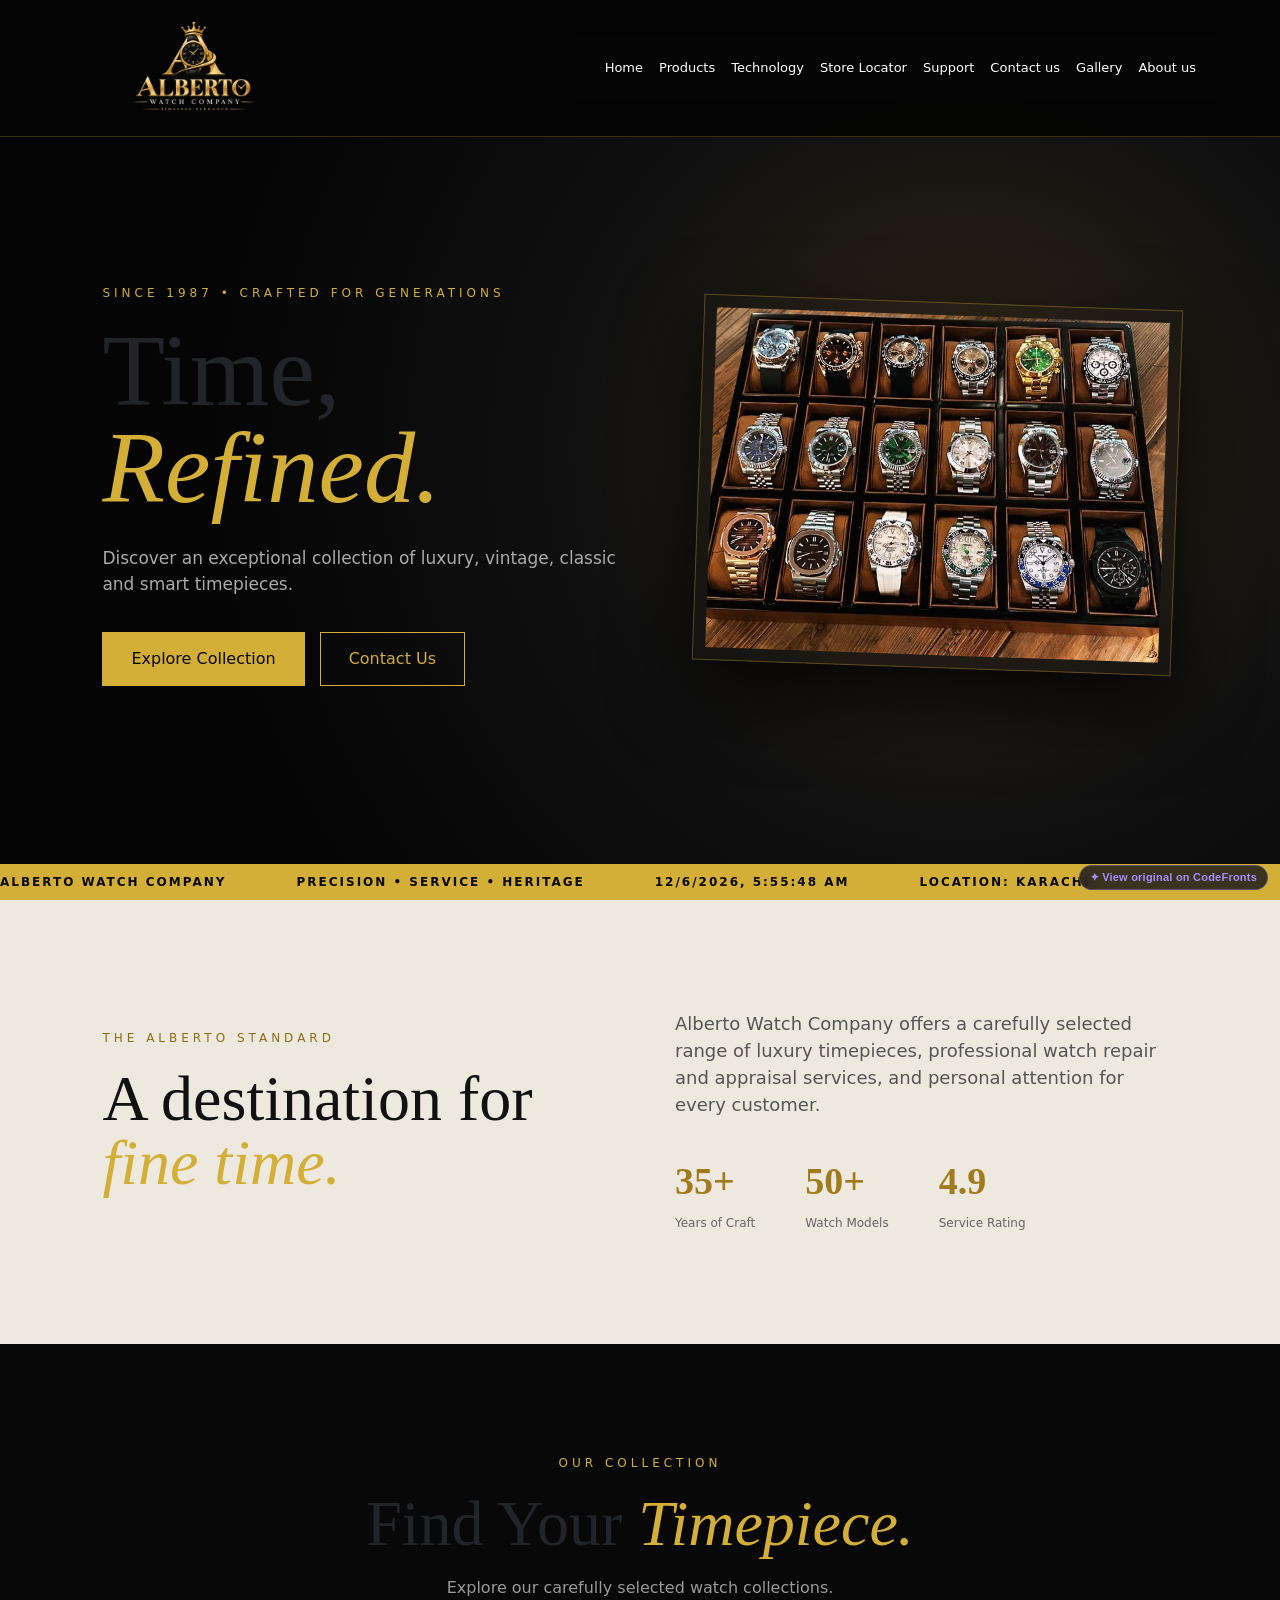
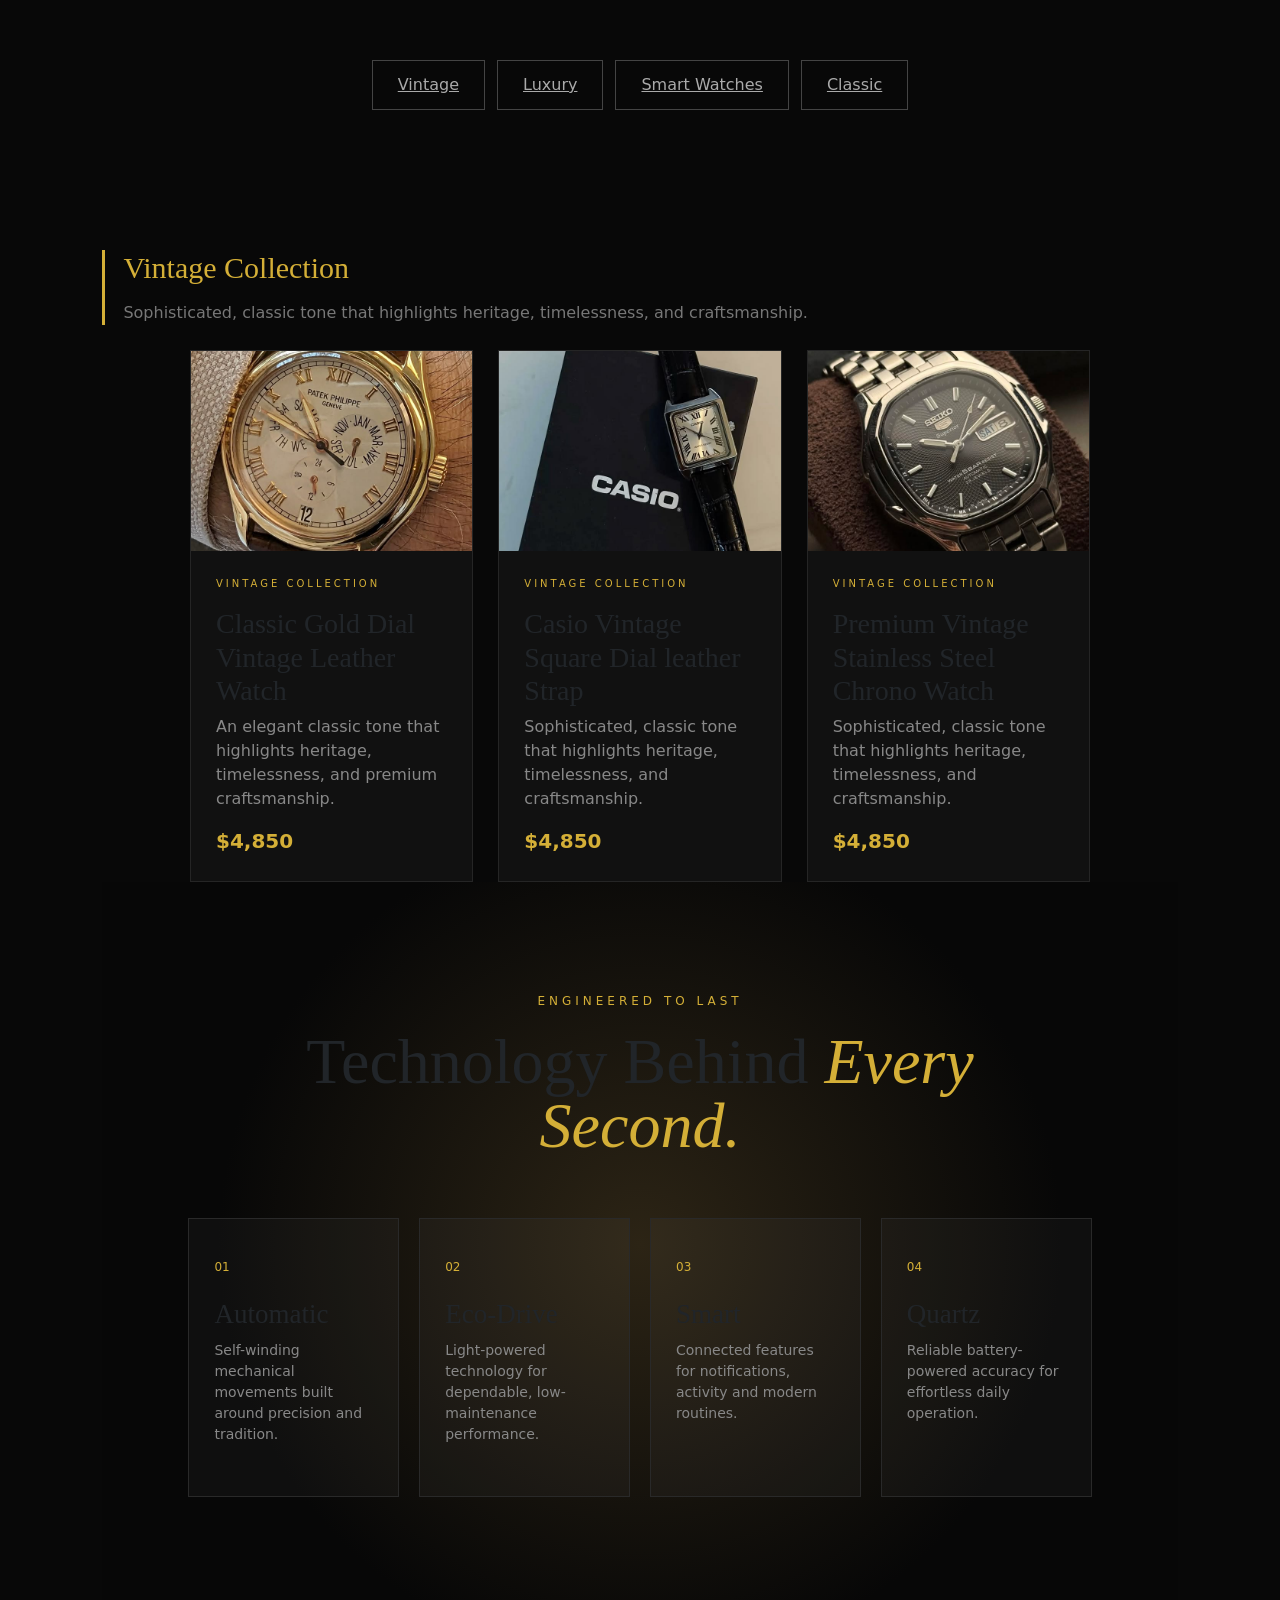
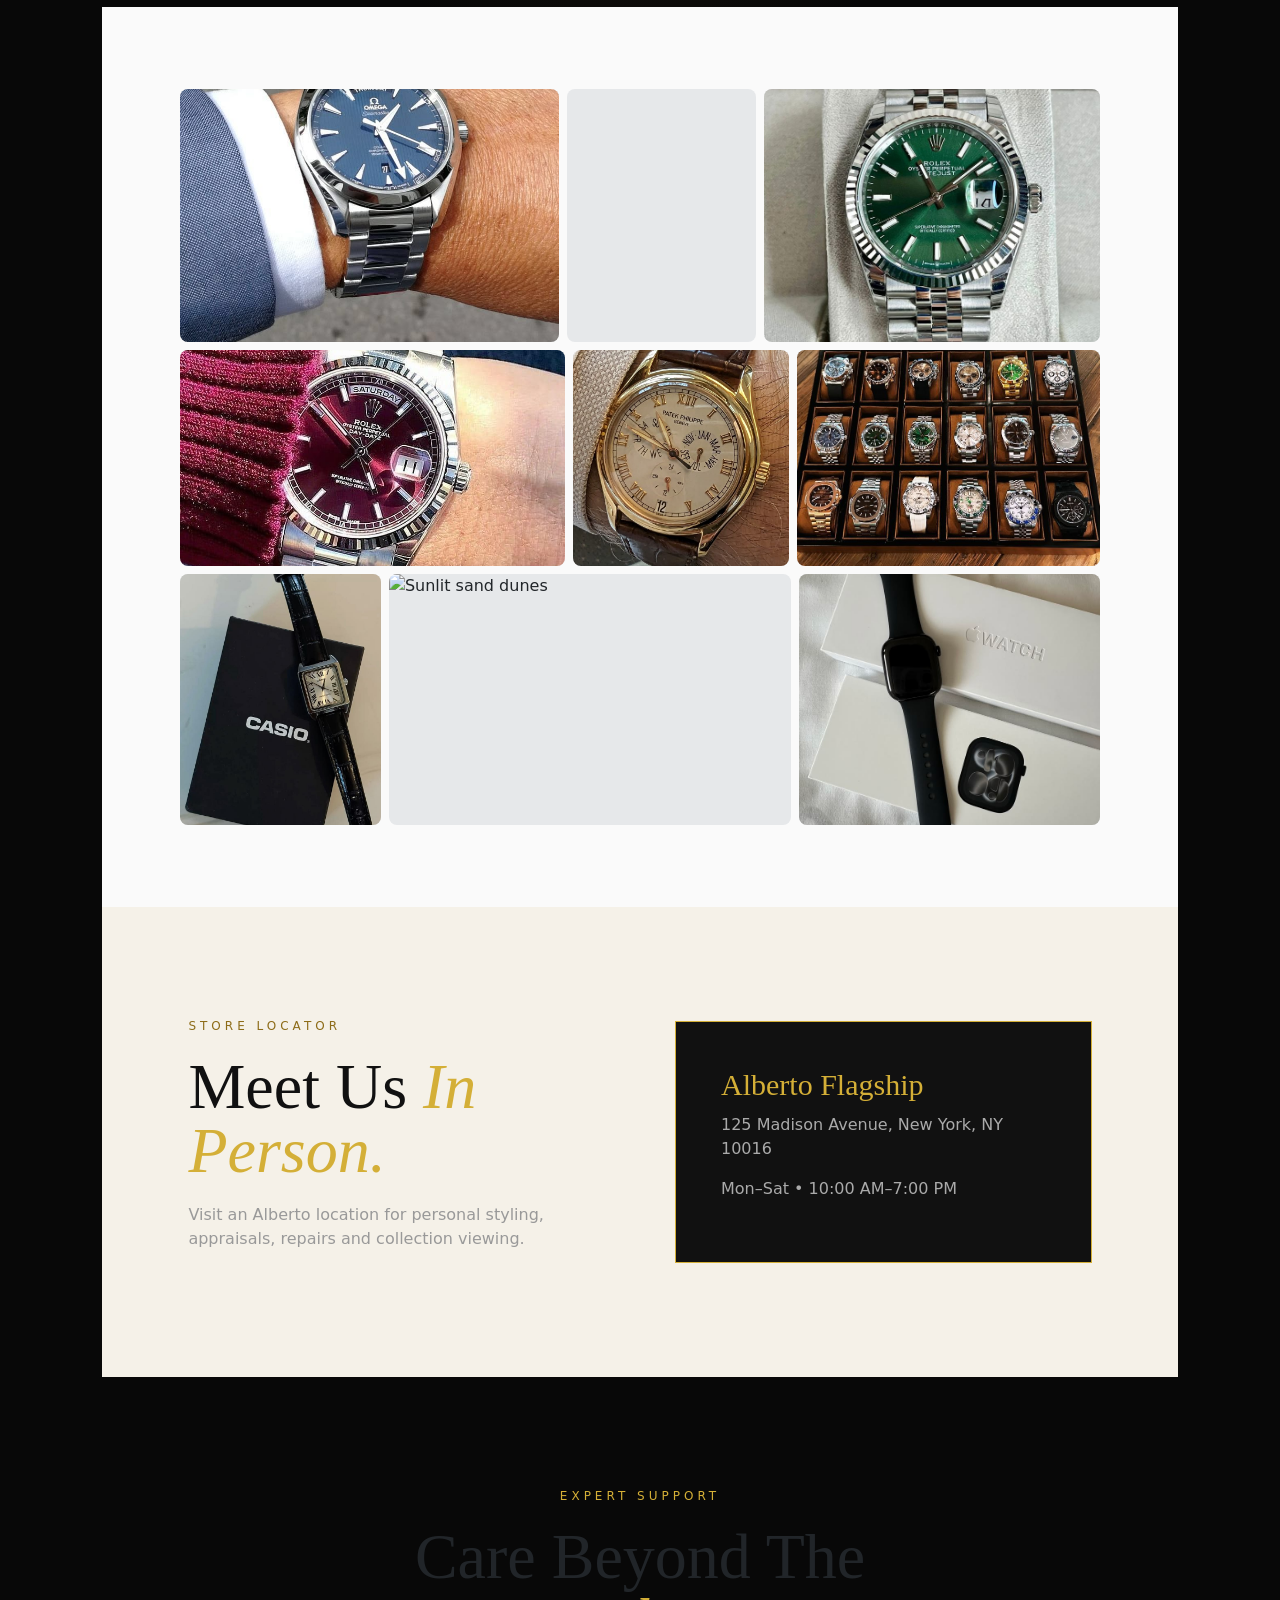
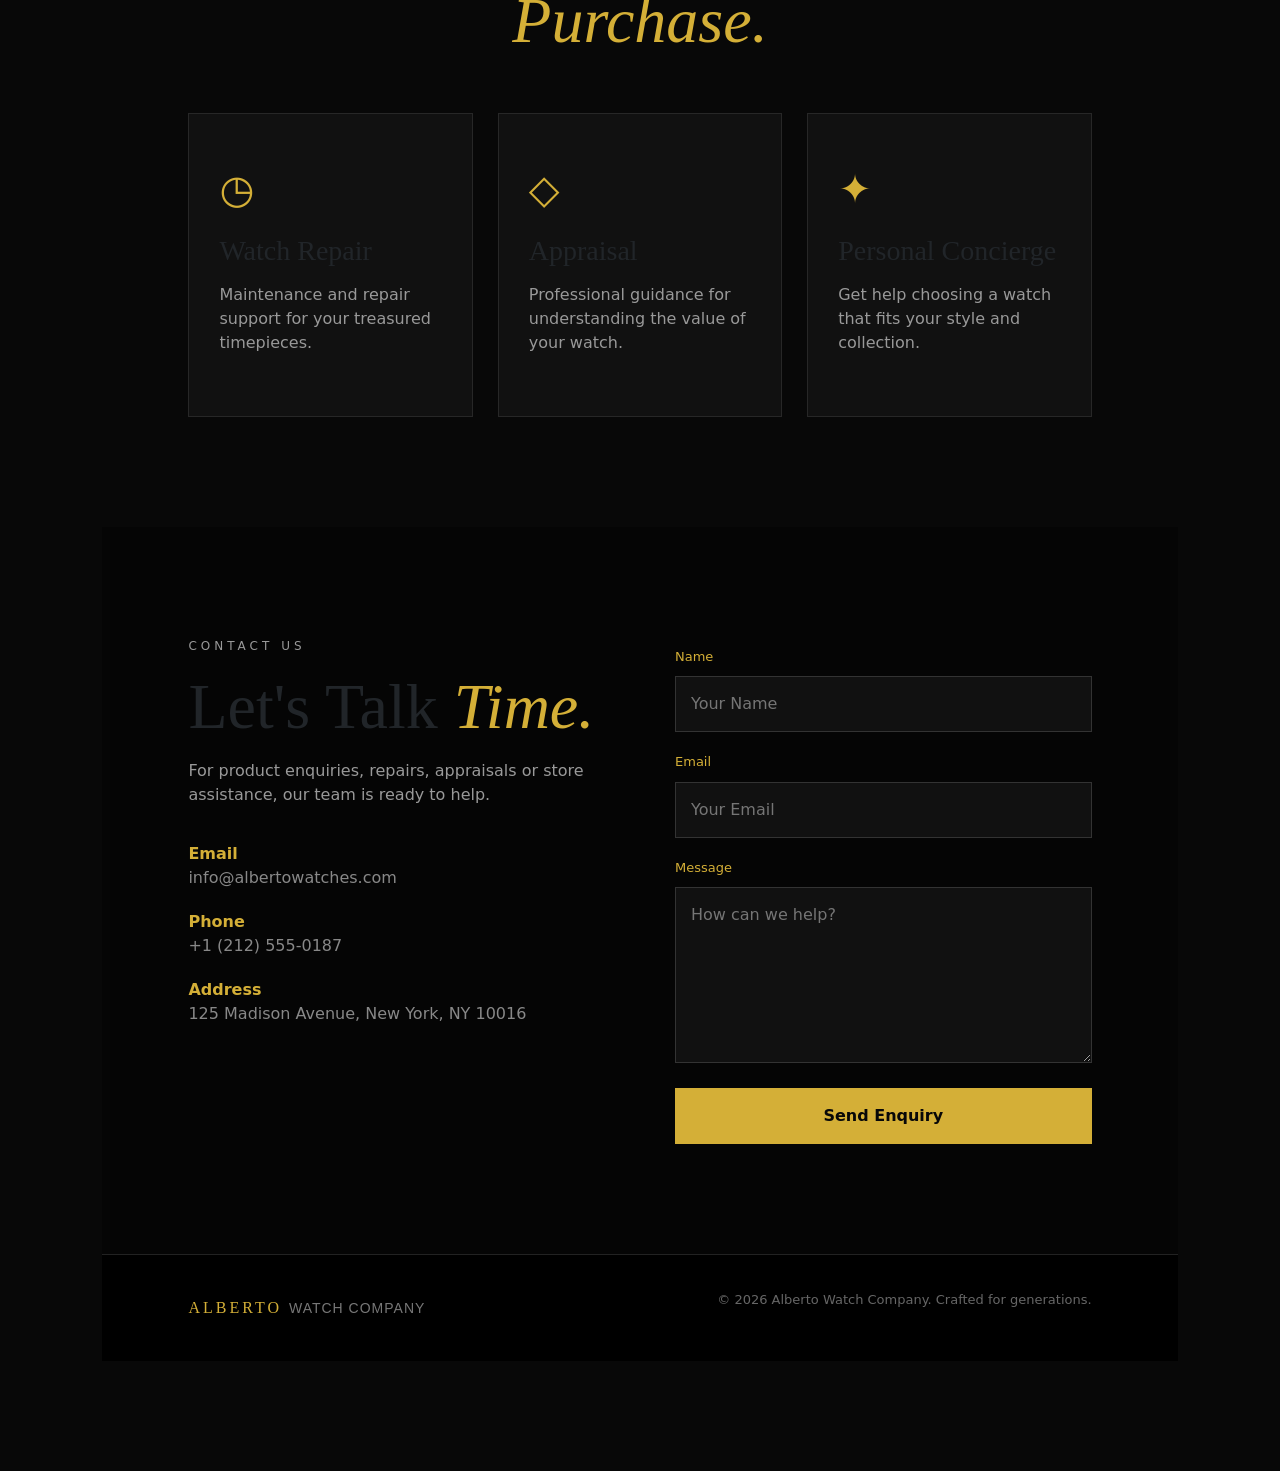
==== index.html @ 2e8339b5 "Initial commit" ====
<!DOCTYPE html>
<html lang="en">
<head>
    <meta charset="UTF-8">
    <meta name="viewport" content="width=device-width, initial-scale=1.0">

    <title>Alberto Watch Company</title>

    <link rel="stylesheet" href="style.css">
  
<link href="https://cdn.jsdelivr.net/npm/bootstrap@5.3.3/dist/css/bootstrap.min.css" rel="stylesheet">
<script src="https://cdn.jsdelivr.net/npm/bootstrap@5.3.8/dist/js/bootstrap.bundle.min.js"></script>

<link rel="stylesheet" href="https://cdnjs.cloudflare.com/ajax/libs/font-awesome/6.5.2/css/all.min.css">
<script src="https://cdn.jsdelivr.net/npm/bootstrap@5.0.2/dist/js/bootstrap.bundle.min.js" integrity="sha384-MrcW6ZMFYlzcLA8Nl+NtUVF0sA7MsXsP1UyJoMp4YLEuNSfAP+JcXn/tWtIaxVXM" crossorigin="anonymous"></script>
<script src="https://cdn.jsdelivr.net/npm/@popperjs/core@2.9.2/dist/umd/popper.min.js" integrity="sha384-IQsoLXl5PILFhosVNubq5LC7Qb9DXgDA9i+tQ8Zj3iwWAwPtgFTxbJ8NT4GN1R8p" crossorigin="anonymous"></script>
<script src="https://cdn.jsdelivr.net/npm/bootstrap@5.0.2/dist/js/bootstrap.min.js" integrity="sha384-cVKIPhGWiC2Al4u+LWgxfKTRIcfu0JTxR+EQDz/bgldoEyl4H0zUF0QKbrJ0EcQF" crossorigin="anonymous"></script>
<link href="https://cdn.jsdelivr.net/npm/bootstrap@5.0.2/dist/css/bootstrap.min.css" rel="stylesheet" integrity="sha384-EVSTQN3/azprG1Anm3QDgpJLIm9Nao0Yz1ztcQTwFspd3yD65VohhpuuCOmLASjC" crossorigin="anonymous">
</head>

<body>
<script src="https://cdn.jsdelivr.net/npm/bootstrap@5.3.2/dist/js/bootstrap.bundle.min.js"></script>

<!-- ================= HEADER ================= -->

<header class="header">

    <div class="logo">
        <div class="logo-icon"></div>
        <div>
            <!-- <h2>ALBERTO</h2>
            <span>WATCH COMPANY</span> -->
            <img src="images/logo.png" alt="" height="100px">
        </div>
    </div>

   <nav class="navbar navbar-expand-lg" style="background-color: #050505; display: flex; justify-content: space-between; height: 60px;">
  <div class="container-fluid" >
    <a class="navbar-brand text-white" href="index.html"></a>

    <!-- Toggle Button -->
    <button class="navbar-toggler" type="button">
      <span class="navbar-toggler-icon" style="filter: invert(1);"></span>
    </button>

    <!-- Navbar Menu -->
    <div class="collapse navbar-collapse" id="navbarSupportedContent">
      <ul class="navbar-nav me-auto mb-2 mb-lg-0">
        <li class="nav-item"><a class="nav-link text-white active" href="index.html">Home</a></li>
        <li class="nav-item"><a class="nav-link text-white" href="#products">Products</a></li>
        <li class="nav-item"><a class="nav-link text-white" href="#technology">Technology</a></li>
        <li class="nav-item"><a class="nav-link text-white" href="#store">Store Locator</a></li>
        <li class="nav-item"><a class="nav-link text-white" href="#support">Support</a></li>
        <li class="nav-item"><a class="nav-link text-white" href="#contact">Contact us</a></li>
        <li class="nav-item"><a class="nav-link text-white" href="#gallery">Gallery</a></li>
        <li class="nav-item"><a class="nav-link text-white" href="#about">About us</a></li>
      </ul>
    </div>
  </div>
</nav>

<!-- Toggle Function Script -->
<script>
  document.addEventListener('DOMContentLoaded', function () {
    const toggler = document.querySelector('.navbar-toggler');
    const collapseMenu = document.getElementById('navbarSupportedContent');

    if (toggler && collapseMenu) {
      toggler.addEventListener('click', function () {
        collapseMenu.classList.toggle('show');
      });
    }
  });
</script>
   
</header>


<!-- ================= HERO ================= -->

<section class="hero" id="home">

    <div class="hero-content">

        <p class="small-title">SINCE 1987 • CRAFTED FOR GENERATIONS</p>

        <h1>
            Time,
            <span>Refined.</span>
        </h1>

        <p>
            Discover an exceptional collection of luxury,
            vintage, classic and smart timepieces.
        </p>

        <div class="hero-buttons">
            <a href="#products" class="gold-btn" style="text-decoration: none;">Explore Collection</a>
            <a href="#contact" class="outline-btn" style="text-decoration: none;">Contact Us</a>
        </div>

    </div>

    <div class="hero-watch">
        <img src="images/hero.jpg" alt="Luxury Alberto Watch">
    </div>

</section>


<!-- ================= ABOUT ================= -->

<section class="about section" id="about">

    <div class="section-container">

        <div class="about-text">

            <p class="small-title">THE ALBERTO STANDARD</p>

            <h2>
                A destination for
                <span>fine time.</span>
            </h2>

        </div>

        <div class="about-description">

            <p>
                Alberto Watch Company offers a carefully selected
                range of luxury timepieces, professional watch
                repair and appraisal services, and personal
                attention for every customer.
            </p>

            <div class="stats">

                <div>
                    <strong>35+</strong>
                    <span>Years of Craft</span>
                </div>

                <div>
                    <strong>50+</strong>
                    <span>Watch Models</span>
                </div>

                <div>
                    <strong>4.9</strong>
                    <span>Service Rating</span>
                </div>

            </div>

        </div>

    </div>

</section>


<!-- ================= PRODUCTS ================= -->

<section class="products section" id="products">

    <div class="section-heading">

        <p class="small-title">OUR COLLECTION</p>

        <h2>
            Find Your
            <span>Timepiece.</span>
        </h2>

        <p>
            Explore our carefully selected watch collections.
        </p>

    </div>


    <!-- CATEGORY BUTTONS -->

    <div class="categories" style="text-decoration: none;">

        <a href="#vintage">Vintage</a>
        <a href="#luxury">Luxury</a>
        <a href="#smart">Smart Watches</a>
        <a href="#classic">Classic</a>

    </div>


    

  <div id="carouselExampleSlidesOnly"
     class="carousel slide"
     data-bs-ride="carousel">

    <div class="carousel-inner">

        <!-- ================= VINTAGE SLIDE ================= -->
        <div class="carousel-item active">

            <div class="category-title" id="vintage">
                <h3>Vintage Collection</h3>
                <p>
                    Sophisticated, classic tone that highlights heritage,
                    timelessness, and craftsmanship.
                </p>
            </div>

            <div class="product-grid">

                <!-- Vintage 1 -->
                <article class="product-card">
                    <div class="product-image">
                        <img src="images/vintage-1.jpg"
                             alt="Vintage Watch 1">
                    </div>

                    <div class="product-info">
                        <p class="product-category">VINTAGE COLLECTION</p>
                        <h3>Classic Gold Dial Vintage Leather Watch</h3>
                        <p>
                            An elegant classic tone that highlights heritage, timelessness, and premium craftsmanship.
                        </p>
                        <strong>$4,850</strong>
                    </div>
                </article>

                <!-- Vintage 2 -->
                <article class="product-card">
                    <div class="product-image">
                        <img src="images/vintage-2.jpg"
                             alt="Vintage Watch 2">
                    </div>

                    <div class="product-info">
                        <p class="product-category">VINTAGE COLLECTION</p>
                        <h3>Casio Vintage Square Dial leather Strap </h3>
                        <p>
                            Sophisticated, classic tone that highlights
                            heritage, timelessness, and craftsmanship.
                        </p>
                        <strong>$4,850</strong>
                    </div>
                </article>

                <!-- Vintage 3 -->
                <article class="product-card">
                    <div class="product-image">
                        <img src="images/vintage-3.jpg"
                             alt="Vintage Watch 3">
                    </div>

                    <div class="product-info">
                        <p class="product-category">VINTAGE COLLECTION</p>
                        <h3>Premium Vintage Stainless Steel Chrono Watch</h3>
                        <p>
                            Sophisticated, classic tone that highlights
                            heritage, timelessness, and craftsmanship.
                        </p>
                        <strong>$4,850</strong>
                    </div>
                </article>

            </div>
        </div>


        <!-- ================= LUXURY SLIDE ================= -->
        <div class="carousel-item">

            <div class="category-title" id="luxury">
                <h3>Luxury Collection</h3>
                <p>
                    Exceptional craftsmanship and premium materials.
                </p>
            </div>

            <div class="product-grid">

                <!-- Luxury 1 -->
                <article class="product-card">
                    <div class="product-image">
                        <img src="images/luxury-1.jpg"
                             alt="Luxury Chronograph Watch">
                    </div>

                    <div class="product-info">
                        <p class="product-category">LUXURY COLLECTION</p>
                        <h3>Alberto Chronograph Emerald Green Dial Stainless Steel Watch</h3>
                        <p>
                            Precision chronograph with black and gold finish.
                        </p>
                        <strong>$4,850</strong>
                    </div>
                </article>


                <!-- Luxury 2 -->
                <article class="product-card">
                    <div class="product-image">
                        <img src="images/luxury-2.jpg"
                             alt="Luxury Gold Watch">
                    </div>

                    <div class="product-info">
                        <p class="product-category">LUXURY COLLECTION</p>
                        <h3>Imperial Gold</h3>
                        <p>
                            Premium gold finish designed for special occasions.
                        </p>
                        <strong>$7,950</strong>
                    </div>
                </article>


                <!-- Luxury 3 -->
                <article class="product-card">
                    <div class="product-image">
                        <img src="images/luxury-3.jpg"
                             alt="Luxury Gold Watch">
                    </div>

                    <div class="product-info">
                        <p class="product-category">LUXURY COLLECTION</p>
                        <h3>Imperial Gold Blue Sunray Dial Luxury Watch</h3>
                        <p>
                            Premium gold finish designed for special occasions.
                        </p>
                        <strong>$7,950</strong>
                    </div>
                </article>

            </div>
        </div>


        <!-- ================= SMART WATCHES SLIDE ================= -->
        <div class="carousel-item">

            <div class="category-title" id="smart">
                <h3>Smart Watches</h3>
                <p>
                    Modern technology combined with everyday style.
                </p>
            </div>

            <div class="product-grid">

                <!-- Smart watches yahan add karo -->
                 <article class="product-card">

            <div class="product-image">
                <img src="images/smart-1.jpg" alt="Smart Watch">
            </div>

            <div class="product-info">
                <p class="product-category">SMART COLLECTION</p>
                <h3>Apple Watch Series 7</h3>
                <p>Apple watch series 7 combined with everyday style</p>
                <strong>$250</strong>
            </div>

        </article>

        <article class="product-card">

            <div class="product-image">
                <img src="images/smart-2.jpg" alt="Smart Watch">
            </div>

            <div class="product-info">
                <p class="product-category">SMART COLLECTION</p>
                <h3>Smart Connect Active </h3>
                <p>Smart notifications, activity tracking and more.</p>
                <strong>$1,450</strong>
            </div>

        </article>
        
        <article class="product-card">

            <div class="product-image">
                <img src="images/smart-3.jpg" alt="Smart Watch">
            </div>

            <div class="product-info">
                <p class="product-category">SMART COLLECTION</p>
                <h3>Louios Vuition Luxury Smart Watch</h3>
                <p>Luxurious Smart Watch.</p>
                <strong>$1,450</strong>
            </div>

        </article>

            </div>
        </div>


        <!-- ================= CLASSIC SLIDE ================= -->
        <div class="carousel-item">

            <div class="category-title" id="classic">
                <h3>Classic Collection</h3>
                <p>
                    Timeless designs created for elegant occasions.
                </p>
            </div>

            <div class="product-grid">

                <!-- Classic watches yahan add karo -->

 <article class="product-card">

            <div class="product-image">
                <img src="images/classic-1.jpg" alt="Classic Black Watch">
            </div>

            <div class="product-info">
                <p class="product-category">CLASSIC COLLECTION</p>
                <h3>Royal Classic Blue Dial Leather Strap Watch</h3>
                <p>Clean dial with premium leather strap.</p>
                <strong>$2,100</strong>
            </div>

        </article>
 <article class="product-card">

            <div class="product-image">
                <img src="images/classic-2.jpg" alt="Classic Brown Watch">
            </div>

            <div class="product-info">
                <p class="product-category">CLASSIC COLLECTION</p>
                <h3>Royal Classic Chonograph Stainless Steel Watch</h3>
                <p>Clean dial with premium leather strap.</p>
                <strong>$2,350</strong>
            </div>

        </article>
         <article class="product-card">

            <div class="product-image">
                <img src="images/classic-3.jpg" alt="Classic Brown Watch">
            </div>

            <div class="product-info">
                <p class="product-category">CLASSIC cOLLECTION</p>
                <h3>Royal Classic Silver Dial Watch</h3>
                <p>Clean dial with refined detail.</p>
                <strong>$2,350</strong>
            </div>

        </article>

            </div>
        </div>

    </div>
</div>


   

    
    


      


    


    


<!-- ================= TECHNOLOGY ================= -->

<section class="technology section" id="technology">

    <div class="section-heading">

        <p class="small-title">ENGINEERED TO LAST</p>

        <h2>
            Technology Behind
            <span>Every Second.</span>
        </h2>

    </div>


    <div class="technology-grid">

        <div class="tech-card">
            <span>01</span>
            <h3>Automatic</h3>
            <p>
                Self-winding mechanical movements built around
                precision and tradition.
            </p>
        </div>

        <div class="tech-card">
            <span>02</span>
            <h3>Eco-Drive</h3>
            <p>
                Light-powered technology for dependable,
                low-maintenance performance.
            </p>
        </div>

        <div class="tech-card">
            <span>03</span>
            <h3>Smart</h3>
            <p>
                Connected features for notifications,
                activity and modern routines.
            </p>
        </div>

        <div class="tech-card">
            <span>04</span>
            <h3>Quartz</h3>
            <p>
                Reliable battery-powered accuracy for
                effortless daily operation.
            </p>
        </div>

    </div>

</section>


<!-- ================= GALLERY ================= -->
<div id="gallery">
<section class="gl-05" aria-label="Justified aspect-ratio gallery">
  <div class="gl-05__gallery">
    <div class="gl-05__row">
      <figure class="gl-05__item" style="--r:1.5"><img src="images/classic-1.jpg"alt="Wide sandy beach" loading="lazy" decoding="async"></figure>
      <figure class="gl-05__item" style="--r:0.75"><img src="images/classic-2.jpg" alt="Coastal lighthouse" loading="lazy" decoding="async"></figure>
      <figure class="gl-05__item" style="--r:1.33"><img src="images/luxury-1.jpg"alt="Wooden pier over water" loading="lazy" decoding="async"></figure>
    </div>
    <div class="gl-05__row">
      <figure class="gl-05__item" style="--r:1.78"><img src="images/luxury-2.jpg" alt="Green valley panorama" loading="lazy" decoding="async"></figure>
      <figure class="gl-05__item" style="--r:1"><img src="images/vintage-1.jpg" alt="Close-up of a wildflower" loading="lazy" decoding="async"></figure>
      <figure class="gl-05__item" style="--r:1.4"><img src="images/hero.jpg" alt="River through a forest" loading="lazy" decoding="async"></figure>
    </div>
    <div class="gl-05__row">
      <figure class="gl-05__item" style="--r:0.8"><img src="images/vintage-2.jpg" alt="Tall narrow waterfall" loading="lazy" decoding="async"></figure>
      <figure class="gl-05__item" style="--r:1.6"><img src="images/smart-2.jpg" alt="Sunlit sand dunes" loading="lazy" decoding="async"></figure>
      <figure class="gl-05__item" style="--r:1.2"><img src="images/smart-1.jpg" alt="Alpine meadow in bloom" loading="lazy" decoding="async"></figure>
    </div>
  </div>
</section>

<!-- Attribution — feel free to remove if you adapt this demo. -->
<a href="https://codefronts.com/snippets/css-image-gallery/css-aspect-ratio-justified-gallery/?utm_source=codepen&utm_medium=ribbon&utm_campaign=css-aspect-ratio-justified-gallery" target="_blank" rel="noopener" style="position:fixed;bottom:10px;right:12px;z-index:99999;font:600 11px/1 -apple-system,BlinkMacSystemFont,Segoe UI,Roboto,sans-serif;color:#a78bfa;background:rgba(15,15,25,0.78);padding:6px 10px;border-radius:999px;text-decoration:none;border:1px solid rgba(167,139,250,0.32);backdrop-filter:blur(6px);letter-spacing:0.02em;">✦ View original on CodeFronts</a>
</div>



   


<!-- ================= STORE ================= -->

<section class="store section" id="store">

    <div class="section-container">

        <div>

            <p class="small-title">STORE LOCATOR</p>

            <h2>
                Meet Us
                <span>In Person.</span>
            </h2>

            <p>
                Visit an Alberto location for personal styling,
                appraisals, repairs and collection viewing.
            </p>

        </div>


        <div class="store-card">

            <h3>Alberto Flagship</h3>

            <p>
                125 Madison Avenue,
                New York, NY 10016
            </p>

            <p>Mon–Sat • 10:00 AM–7:00 PM</p>

        </div>

    </div>

</section>


<!-- ================= SUPPORT ================= -->

<section class="support section" id="support">

    <div class="section-heading">

        <p class="small-title">EXPERT SUPPORT</p>

        <h2>
            Care Beyond The
            <span>Purchase.</span>
        </h2>

    </div>


    <div class="support-grid">

        <div class="support-card">
            <div class="support-icon">◷</div>
            <h3>Watch Repair</h3>
            <p>
                Maintenance and repair support for your
                treasured timepieces.
            </p>
        </div>

        <div class="support-card">
            <div class="support-icon">◇</div>
            <h3>Appraisal</h3>
            <p>
                Professional guidance for understanding
                the value of your watch.
            </p>
        </div>

        <div class="support-card">
            <div class="support-icon">✦</div>
            <h3>Personal Concierge</h3>
            <p>
                Get help choosing a watch that fits
                your style and collection.
            </p>
        </div>

    </div>

</section>


<!-- ================= CONTACT ================= -->

<section class="contact section" id="contact">

    <div class="contact-container">

        <div class="contact-info">

            <p class="small-title">CONTACT US</p>

            <h2>
                Let's Talk
                <span>Time.</span>
            </h2>

            <p>
                For product enquiries, repairs, appraisals
                or store assistance, our team is ready to help.
            </p>

            <div class="contact-details">

                <p>
                    <strong>Email</strong><br>
                    info@albertowatches.com
                </p>

                <p>
                    <strong>Phone</strong><br>
                    +1 (212) 555-0187
                </p>

                <p>
                    <strong>Address</strong><br>
                    125 Madison Avenue,
                    New York, NY 10016
                </p>

            </div>

        </div>


        <form class="contact-form">

            <label>Name</label>
            <input type="text" placeholder="Your Name">

            <label>Email</label>
            <input type="email" placeholder="Your Email">

            <label>Message</label>
            <textarea rows="6" placeholder="How can we help?"></textarea>

            <button type="submit">
                Send Enquiry
            </button>

        </form>

    </div>

</section>


<!-- ================= FOOTER ================= -->

<footer class="footer">

    <div class="footer-logo">
        ALBERTO
        <small>WATCH COMPANY</small>
    </div>

    <p>
        © 2026 Alberto Watch Company.
        Crafted for generations.
    </p>

</footer>


<!-- ================= TICKER ================= -->

<div class="ticker">

    <div class="ticker-content">

        <span>ALBERTO WATCH COMPANY</span>

        <span>PRECISION • SERVICE • HERITAGE</span>

        <span id="dateTime">
            Loading date & time...
        </span>

        <span>
            LOCATION: KARACHI
        </span>

    </div>

</div>


<!-- Simple Date & Time -->

<script>

function updateTime() {

    const now = new Date();

    document.getElementById("dateTime").innerHTML =
        now.toLocaleString();

}

updateTime();
const cards = [...document.querySelectorAll(".card")];

const nextButton =
  document.querySelector(".arrow-next");

const prevButton =
  document.querySelector(".arrow-prev");

const current =
  document.querySelector("#current");

const destination =
  document.querySelector("#destination");

const country =
  document.querySelector("#country");

const progress =
  document.querySelector(".progress-fill");

const background =
  document.querySelector(".bg-image");


let index = 0;
let locked = false;


/* -------------------------
   UPDATE
------------------------- */

function update(direction = 1) {

  if (locked) return;

  locked = true;

  const total = cards.length;

  index =
    (index + direction + total) %
    total;


  cards.forEach((card, i) => {

    card.classList.remove(
      "active",
      "previous",
      "next"
    );

    const difference =
      (i - index + total) %
      total;


    if (difference === 0) {

      card.classList.add(
        "active"
      );

    }

    else if (difference === total - 1) {

      card.classList.add(
        "previous"
      );

    }

    else if (difference === 1) {

      card.classList.add(
        "next"
      );

    }

  });


  const active =
    cards[index];


  current.textContent =
    String(index + 1)
      .padStart(2, "0");


  destination.textContent =
    active.dataset.title
      .toUpperCase();


  country.textContent =
    active.dataset.location
      .toUpperCase();


  background.style.backgroundImage =
    `url("${active.dataset.image}")`;


  progress.style.width =
    `${((index + 1) / total) * 100}%`;


  setTimeout(() => {
    locked = false;
  }, 700);
}


/* -------------------------
   BUTTONS
------------------------- */

nextButton.addEventListener(
  "click",
  () => update(1)
);

prevButton.addEventListener(
  "click",
  () => update(-1)
);


/* -------------------------
   KEYBOARD
------------------------- */

window.addEventListener(
  "keydown",
  e => {

    if (e.key === "ArrowRight") {
      update(1);
    }

    if (e.key === "ArrowLeft") {
      update(-1);
    }

  }
);


/* -------------------------
   TOUCH / SWIPE
------------------------- */

let startX = 0;

window.addEventListener(
  "touchstart",
  e => {
    startX = e.touches[0].clientX;
  },
  { passive: true }
);

window.addEventListener(
  "touchend",
  e => {

    const endX =
      e.changedTouches[0].clientX;

    const distance =
      endX - startX;


    if (Math.abs(distance) < 50)
      return;


    if (distance < 0)
      update(1);
    else
      update(-1);

  },
  { passive: true }
);


/* -------------------------
   DRAG
------------------------- */

let dragging = false;
let dragStart = 0;

const carousel =
  document.querySelector(".cards");

carousel.addEventListener(
  "pointerdown",
  e => {

    dragging = true;
    dragStart = e.clientX;

    carousel.setPointerCapture(
      e.pointerId
    );
  }
);

carousel.addEventListener(
  "pointerup",
  e => {

    if (!dragging) return;

    dragging = false;

    const distance =
      e.clientX - dragStart;


    if (Math.abs(distance) > 60) {

      if (distance < 0)
        update(1);
      else
        update(-1);

    }

  }
);


/* -------------------------
   MAGNETIC CARD TILT
------------------------- */

cards.forEach(card => {

  card.addEventListener(
    "pointermove",
    e => {

      if (!card.classList.contains("active"))
        return;


      const rect =
        card.getBoundingClientRect();

      const x =
        (e.clientX - rect.left) /
        rect.width -
        .5;

      const y =
        (e.clientY - rect.top) /
        rect.height -
        .5;


      card.style.transform =
        `
        translateX(0)
        scale(1.015)
        rotateY(${x * 7}deg)
        rotateX(${-y * 7}deg)
        `;
    }
  );


  card.addEventListener(
    "pointerleave",
    () => {

      if (
        card.classList.contains("active")
      ) {

        card.style.transform =
          "";
      }

    }
  );

});


/* -------------------------
   INITIALISE
------------------------- */

update(0);


</script>

</body>
</html>
---- style.css ----
* {
    margin: 0;
    padding: 0;
    box-sizing: border-box;
}

html {
    scroll-behavior: smooth;
}

body {
    font-family: Arial, Helvetica, sans-serif;
    background: #080808;
    color: #f5f1e8;
    line-height: 1.6;
}

a {
    text-decoration: none;
    color: inherit;
}

img {
    width: 100%;
    display: block;
}




.header {
    position: fixed;
    top: 0;
    left: 0;
    width: 100%;
    z-index: 1000;

    display: flex;
    align-items: center;
    gap: 30px;

    padding: 18px 5%;

    background: rgba(5, 5, 5, 0.95);
    border-bottom: 1px solid rgba(212, 175, 55, 0.25);
}

.logo {
    display: flex;
    align-items: center;
    gap: 10px;
    margin-right: auto;
}

.logo-icon {
    width: 45px;
    height: 45px;

    display: flex;
    align-items: center;
    justify-content: center;

 

    color: #d4af37;
    font-size: 24px;
    font-family: Georgia, serif;
}



.navbar {
    display: flex;
    gap: 20px;
}

.navbar a {
    color: #ddd;
    font-size: 13px;
    transition: 0.3s;
}

.navbar a:hover {
    color: #d4af37;
}

.visitor {
    font-size: 12px;
    color: #aaa;
}

.visitor strong {
    color: #d4af37;
}




.hero {
    min-height: 100vh;

    display: flex;
    align-items: center;
    justify-content: space-between;

    padding: 150px 8% 80px;

    background:
        radial-gradient(circle at 75% 50%, #332817 0%, #111 35%, #050505 70%);
}

.hero-content {
    max-width: 600px;
}

.small-title {
    color: #d4af37;
    font-size: 12px;
    letter-spacing: 4px;
    margin-bottom: 20px;
}

.hero h1 {
    font-family: Georgia, serif;
    font-size: clamp(60px, 8vw, 110px);
    line-height: 0.95;
    margin-bottom: 30px;
}

.hero h1 span,
.section-heading span,
.about h2 span,
.store h2 span,
.support h2 span,
.contact h2 span {
    color: #d4af37;
    font-style: italic;
}

.hero-content > p:not(.small-title) {
    color: #aaa;
    max-width: 520px;
    font-size: 17px;
}

.hero-buttons {
    display: flex;
    gap: 15px;
    margin-top: 35px;
}

.gold-btn,
.outline-btn {
    padding: 14px 28px;
    border: 1px solid #d4af37;
    transition: 0.3s;
}

.gold-btn {
    background: #d4af37;
    color: #080808;
}

.gold-btn:hover {
    background: transparent;
    color: #d4af37;
}

.outline-btn {
    color: #d4af37;
}

.outline-btn:hover {
    background: #d4af37;
    color: #080808;
}

.hero-watch {
    width: 45%;
    max-width: 620px;

    border: 1px solid rgba(212, 175, 55, 0.35);
    padding: 12px;

    transform: rotate(2deg);
    box-shadow: 0 30px 80px rgba(0,0,0,0.8);
}

.hero-watch img {
    aspect-ratio: 4 / 3;
    object-fit: cover;
}




.section {
    padding: 110px 8%;
}

.section-container {
    max-width: 1200px;
    margin: auto;

    display: grid;
    grid-template-columns: 1fr 1fr;
    gap: 70px;
    align-items: center;
}

.section-heading {
    text-align: center;
    max-width: 700px;
    margin: 0 auto 60px;
}

.section-heading h2,
.about h2,
.store h2,
.support h2,
.contact h2 {
    font-family: Georgia, serif;
    font-size: clamp(40px, 5vw, 65px);
    line-height: 1;
    margin-bottom: 20px;
}

.section-heading > p:last-child,
.about-description > p,
.store p,
.support-card p,
.contact-info > p {
    color: #999;
}



.about {
    background: #eee9df;
    color: #111;
}

.about .small-title {
    color: #8d6c18;
}

.about-description > p {
    color: #555;
    font-size: 18px;
}

.stats {
    display: flex;
    gap: 50px;
    margin-top: 35px;
}

.stats strong {
    display: block;
    color: #a17b1b;
    font-family: Georgia, serif;
    font-size: 38px;
}

.stats span {
    font-size: 12px;
    color: #666;
}




.products {
    background: #080808;
}

.categories {
    display: flex;
    justify-content: center;
    flex-wrap: wrap;
    gap: 12px;
    margin-bottom: 80px;
}

.categories a {
    padding: 12px 25px;
    border: 1px solid #444;
    color: #aaa;
    transition: 0.3s;
}

.categories a:hover {
    border-color: #d4af37;
    color: #d4af37;
}

.category-title {
    margin: 60px 0 25px;
    border-left: 3px solid #d4af37;
    padding-left: 18px;
}

.category-title h3 {
    font-family: Georgia, serif;
    color: #d4af37;
    font-size: 30px;
}

.category-title p {
    color: #777;
}
.category-section {
    width: 100%;
    margin-bottom: 50px;
}

.category-title {
    margin: 60px 0 25px;
    border-left: 3px solid #d4af37;
    padding-left: 18px;
}

.category-title h3 {
    margin: 0 0 15px;
    font-family: Georgia, serif;
    color: #d4af37;
    font-size: 30px;
}









.product-grid {
    max-width: 900px;
    margin: auto;

    display: grid;
    grid-template-columns: repeat(3, 1fr);
    gap: 30px;
}

.product-card {
    background: #111;
    border: 1px solid #252525;
    transition: 0.4s;
    
}

.product-card:hover {
    transform: translateY(-8px);
    border-color: #d4af37;
    box-shadow: 0 20px 50px rgba(212,175,55,0.12);
}

.product-image {
    height: 200px;
}
.carousel-inner {
    width: 100%;
}

.carousel-item {
    width: 100%;
}

.product-grid {
    display: grid;
    grid-template-columns: repeat(3, 1fr);
    gap: 25px;
    width: 100%;
}

.product-card {
    width: 100%;
}

.product-image {
    width: 100%;
    overflow: hidden;
}

.product-image img {
    width: 100%;
    height: 300px;
    object-fit: cover;
    display: block;
}
.product-image img {
    width: 100%;
    height: 100%;
    object-fit: cover;
    transition: 0.5s;
}

.product-card:hover .product-image img {
    transform: scale(1.05);
}

.product-info {
    padding: 25px;
}

.product-category {
    color: #d4af37;
    font-size: 10px;
    letter-spacing: 3px;
}

.product-info h3 {
    font-family: Georgia, serif;
    font-size: 28px;
    margin: 7px 0;
}

.product-info p:not(.product-category) {
    color: #888;
    margin-bottom: 15px;
}

.product-info strong {
    color: #d4af37;
    font-size: 20px;
}



.technology {
    background:
        radial-gradient(circle at center, #2c2415, #070707 65%);
}

.technology-grid {
    max-width: 1100px;
    margin: auto;

    display: grid;
    grid-template-columns: repeat(4, 1fr);
    gap: 20px;
}

.tech-card {
    padding: 35px 25px;
    background: rgba(255,255,255,0.03);
    border: 1px solid #292929;
    transition: 0.3s;
}

.tech-card:hover {
    border-color: #d4af37;
    transform: translateY(-5px);
}

.tech-card span {
    color: #d4af37;
    font-size: 12px;
}

.tech-card h3 {
    font-family: Georgia, serif;
    font-size: 27px;
    margin: 20px 0 10px;
}

.tech-card p {
    color: #888;
    font-size: 14px;
}




.gl-05,
.gl-05 *,
.gl-05 *::before,
.gl-05 *::after {
  box-sizing: border-box;
  margin: 0;
  padding: 0;
}
.gl-05 ::selection {
  background: oklch(0.6 0.15 160);
  color: #fff;
}
.gl-05 {
  font-family: "Segoe UI", system-ui, sans-serif;
  width: 100%;
  min-height: 100vh;
  padding: 40px 20px;
  background: #fafafa;
  display: flex;
  align-items: center;
  justify-content: center;
}
.gl-05__gallery {
  width: min(920px, 100%);
  display: flex;
  flex-direction: column;
  gap: 8px;
}
.gl-05__row {
  display: flex;
  gap: 8px;
}
.gl-05__item {
  flex: var(--r) 1 0;
  aspect-ratio: var(--r);
  border-radius: 8px;
  overflow: hidden;
  background: #e6e8ea;
}
.gl-05__item img {
  display: block;
  width: 100%;
  height: 100%;
  object-fit: cover;
  transform: scale(1);
  transition: transform 0.4s;
}
.gl-05__item:hover img {
  transform: scale(1.05);
}
@media (max-width: 600px) {
  .gl-05__row {
    flex-wrap: wrap;
  }
  .gl-05__item {
    flex: 1 1 40%;
  }
}
@media (prefers-reduced-motion: reduce) {
  .gl-05__item img {
    transition: none;
  }
}





.store {
    background: #f5f1e8;
    color: #111;
}

.store .small-title {
    color: #8d6c18;
}

.store-card {
    padding: 45px;
    background: #111;
    color: white;
    border: 1px solid #d4af37;
}

.store-card h3 {
    font-family: Georgia, serif;
    color: #d4af37;
    font-size: 30px;
}

.store-card p {
    color: #aaa;
    margin-top: 10px;
}



.support-grid {
    max-width: 1100px;
    margin: auto;

    display: grid;
    grid-template-columns: repeat(3, 1fr);
    gap: 25px;
}

.support-card {
    padding: 45px 30px;
    background: #111;
    border: 1px solid #272727;
    transition: 0.3s;
}

.support-card:hover {
    border-color: #d4af37;
    transform: translateY(-7px);
}

.support-icon {
    color: #d4af37;
    font-size: 40px;
}

.support-card h3 {
    font-family: Georgia, serif;
    font-size: 28px;
    margin: 15px 0;
}




.contact {
    background: #050505;
}

.contact-container {
    max-width: 1100px;
    margin: auto;

    display: grid;
    grid-template-columns: 1fr 1fr;
    gap: 70px;
}

.contact-details {
    margin-top: 35px;
}

.contact-details p {
    margin-bottom: 20px;
    color: #888;
}

.contact-details strong {
    color: #d4af37;
}

.contact-form {
    display: flex;
    flex-direction: column;
    gap: 10px;
}

.contact-form label {
    color: #d4af37;
    font-size: 13px;
    margin-top: 10px;
}

.contact-form input,
.contact-form textarea {
    width: 100%;
    padding: 15px;

    background: #111;
    border: 1px solid #333;
    color: white;

    outline: none;
}

.contact-form input:focus,
.contact-form textarea:focus {
    border-color: #d4af37;
}

.contact-form button {
    margin-top: 15px;
    padding: 15px;

    border: 1px solid #d4af37;
    background: #d4af37;
    color: #080808;

    cursor: pointer;
    font-weight: bold;
    transition: 0.3s;
}

.contact-form button:hover {
    background: transparent;
    color: #d4af37;
}



.footer {
    padding: 35px 8%;
    background: #000;

    display: flex;
    justify-content: space-between;
    align-items: center;

    border-top: 1px solid #222;
}

.footer-logo {
    color: #d4af37;
    font-family: Georgia, serif;
    letter-spacing: 3px;
}

.footer-logo small {
    color: #777;
    font-family: Arial, sans-serif;
    letter-spacing: 1px;
}

.footer p {
    color: #666;
    font-size: 13px;
}




.ticker {
    position: fixed;
    bottom: 0;
    left: 0;

    width: 100%;
    overflow: hidden;

    background: #d4af37;
    color: #080808;

    z-index: 2000;
}

.ticker-content {
    display: flex;
    gap: 70px;
    width: max-content;

    padding: 9px 0;

    animation: tickerMove 25s linear infinite;

    font-size: 12px;
    font-weight: bold;
    letter-spacing: 2px;
}

@keyframes tickerMove {

    from {
        transform: translateX(100vw);
    }

    to {
        transform: translateX(-100%);
    }

}




@media (max-width: 1100px) {

    .navbar {
        gap: 12px;
    }

    .navbar a {
        font-size: 11px;
    }

    .visitor {
        display: none;
    }

    .hero {
        padding-left: 5%;
        padding-right: 5%;
    }

}


@media (max-width: 790px) {

    .header {
        position: relative;
        flex-wrap: wrap;
    }
```css
.navbar-toggler {
    border: 1px solid white;
}

.navbar-toggler-icon {
    background-image: url("data:image/svg+xml,%3csvg xmlns='http://www.w3.org/2000/svg' viewBox='0 0 30 30'%3e%3cpath stroke='rgba%28255,255,255,1%29' stroke-linecap='round' stroke-miterlimit='10' stroke-width='2' d='M4 7h22M4 15h22M4 23h22'/%3e%3c/svg%3e");
}


    .navbar {
        order: 3;
        width: 100%;

        justify-content: center;
        flex-wrap: wrap;

        padding-top: 10px;
    }

    .hero {
        flex-direction: column;
        gap: 50px;
        padding-top: 100px;
    }

    .hero-watch {
        width: 90%;
    }

    .section-container,
    .contact-container {
        grid-template-columns: 1fr;
    }

    .technology-grid {
        grid-template-columns: repeat(2, 1fr);
    }

    .gallery-grid {
        grid-template-columns: repeat(2, 1fr);
    }

}


@media (max-width: 600px) {

    .header {
        padding: 15px 20px;
    }

    .navbar {
        gap: 10px;
    }

    .navbar a {
        font-size: 10px;
    }

    .hero {
        padding: 70px 20px;
    }

    .hero h1 {
        font-size: 65px;
    }

    .hero-buttons {
        flex-direction: column;
    }

    .section {
        padding: 80px 20px;
    }

    .product-grid {
        grid-template-columns: 1fr;
    }

    .product-image {
        height: 350px;
    }

    .technology-grid,
    .support-grid {
        grid-template-columns: 1fr;
    }

    .gallery-grid {
        grid-template-columns: 1fr;
    }

    .gallery-item {
        height: 350px;
    }

    .stats {
        gap: 20px;
        flex-wrap: wrap;
    }

    .footer {
        flex-direction: column;
        text-align: center;
        gap: 15px;
    }

}
@import url('https://fonts.googleapis.com/css2?family=DM+Sans:wght@400;500;600&family=Playfair+Display:ital,wght@0,500;1,500;1,600&display=swap');

:root {
  --white: #fff;
  --muted: rgba(255,255,255,.55);
  --line: rgba(255,255,255,.16);
}

* {
  box-sizing: border-box;
}

html,
body {
  margin: 0;
  width: 100%;
  height: 100%;
  /* overflow: hidden; */
  background: #090909;
  color: var(--white);
  font-family: "DM Sans", sans-serif;
}

button {
  font: inherit;
}

.experience {
  position: relative;
  width: 100vw;
  height: 100vh;
  overflow: hidden;
  isolation: isolate;
}


/* BACKGROUND */

.background {
  position: absolute;
  inset: -5%;
  z-index: -2;
  overflow: hidden;
}

.bg-image {
  position: absolute;
  inset: 0;
  background-image:
    url("https://images.unsplash.com/photo-1533105079780-92b9be482077?auto=format&fit=crop&w=2200&q=90");
  background-size: cover;
  background-position: center;
  filter: blur(35px);
  transform: scale(1.1);
  transition: background-image .8s ease;
}

.bg-overlay {
  position: absolute;
  inset: 0;

  background:
    radial-gradient(
      circle at 50% 45%,
      transparent 0%,
      rgba(0,0,0,.2) 45%,
      rgba(0,0,0,.82) 100%
    ),
    linear-gradient(
      180deg,
      rgba(0,0,0,.55),
      transparent 35%,
      rgba(0,0,0,.75)
    );

  backdrop-filter: blur(3px);
}


/* TOP */

.topbar {
  position: absolute;
  top: 0;
  left: 0;
  width: 100%;

  padding:
    34px
    clamp(25px,6vw,90px);

  display: flex;
  justify-content: space-between;
  align-items: center;

  z-index: 10;
}

.brand {
  font-size: 12px;
  font-weight: 600;
  letter-spacing: .35em;
}

.brand-dot {
  display: inline-block;
  width: 6px;
  height: 6px;
  margin-right: 10px;

  border-radius: 50%;
  background: white;

  box-shadow:
    0 0 12px rgba(255,255,255,.8);
}

.counter {
  display: flex;
  align-items: center;
  gap: 13px;

  font-size: 10px;
  letter-spacing: .15em;
}

.counter i {
  width: 30px;
  height: 1px;
  background: var(--line);
}


/* CAROUSEL */

.carousel {
  position: absolute;
  inset: 0;

  display: flex;
  align-items: center;
  justify-content: center;
}

.cards {
  position: relative;

  width: min(72vw, 650px);
  height: min(72vh, 720px);

  perspective: 1600px;
}


/* CARD */

.card {
  position: absolute;
  inset: 0;

  /* overflow: hidden; */

  border-radius: 26px;

  opacity: 0;
  transform:
    translateX(100%)
    scale(.72)
    rotateY(-25deg);

  transition:
    transform .9s cubic-bezier(.16,1,.3,1),
    opacity .7s ease,
    filter .7s ease;

  filter: brightness(.55) saturate(.65);

  box-shadow:
    0 50px 120px rgba(0,0,0,.45);
}

.card::after {
  content: "";

  position: absolute;
  inset: 0;

  border: 1px solid rgba(255,255,255,.16);

  border-radius: inherit;

  pointer-events: none;
}

.card img {
  width: 100%;
  height: 100%;

  object-fit: cover;

  transform: scale(1.08);

  transition:
    transform 1.2s cubic-bezier(.16,1,.3,1);
}

.card-gradient {
  position: absolute;
  inset: 0;

  background:
    linear-gradient(
      180deg,
      transparent 30%,
      rgba(0,0,0,.15) 45%,
      rgba(0,0,0,.85) 100%
    );
}

.card-glow {
  position: absolute;
  width: 50%;
  aspect-ratio: 1;

  right: -20%;
  top: -10%;

  background: rgba(255,255,255,.2);

  filter: blur(80px);

  opacity: 0;

  transition: opacity .8s;
}


/* ACTIVE */

.card.active {
  opacity: 1;

  transform:
    translateX(0)
    scale(1)
    rotateY(0deg);

  filter:
    brightness(.95)
    saturate(1);
  
  z-index: 3;
}

.card.active img {
  transform: scale(1);
}

.card.active .card-glow {
  opacity: .3;
}


/* PREVIOUS */

.card.previous {
  opacity: .5;

  transform:
    translateX(-55%)
    scale(.78)
    rotateY(22deg);

  filter: brightness(.45);

  z-index: 1;
}


/* NEXT */

.card.next {
  opacity: .5;

  transform:
    translateX(55%)
    scale(.78)
    rotateY(-22deg);

  filter: brightness(.45);

  z-index: 1;
}


/* CARD CONTENT */

.card-content {
  position: absolute;

  left: 45px;
  right: 45px;
  bottom: 48px;

  z-index: 4;
}

.eyebrow {
  font-size: 9px;
  letter-spacing: .3em;
  opacity: .65;
}

.card h2 {
  margin: 14px 0 28px;

  font-size:
    clamp(52px, 7vw, 92px);

  line-height: .82;
  letter-spacing: -.07em;
  font-weight: 500;
}

.card h2 em {
  font-family: "Playfair Display", serif;
  font-weight: 500;
}

.meta {
  display: flex;
  gap: 25px;

  font-size: 9px;
  letter-spacing: .18em;

  opacity: .65;
}

.meta span + span {
  position: relative;
}

.meta span + span::before {
  content: "";

  position: absolute;

  left: -13px;
  top: 50%;

  width: 3px;
  height: 3px;

  border-radius: 50%;

  background: white;

  transform: translateY(-50%);
}


/* ARROWS */

.arrow {
  position: absolute;

  width: 54px;
  height: 54px;

  border: 1px solid rgba(255,255,255,.18);
  border-radius: 50%;

  background: rgba(255,255,255,.04);

  color: white;

  display: grid;
  place-items: center;

  cursor: pointer;

  z-index: 8;

  backdrop-filter: blur(15px);

  transition:
    background .3s,
    transform .3s,
    border-color .3s;
}

.arrow:hover {
  background: rgba(255,255,255,.15);
  border-color: rgba(255,255,255,.4);
  transform: scale(1.1);
}

.arrow span {
  font-size: 18px;
}

.arrow-prev {
  left: 5vw;
}

.arrow-next {
  right: 5vw;
}


/* FOOTER */

.bottom {
  position: absolute;

  left: 6vw;
  right: 6vw;
  bottom: 35px;

  z-index: 10;
}

.progress {
  width: 100%;
  height: 1px;

  background: rgba(255,255,255,.15);

  overflow: hidden;
}

.progress-fill {
  width: 20%;
  height: 100%;

  background: white;

  transition:
    width .8s cubic-bezier(.16,1,.3,1);
}

.footer-copy {
  display: flex;
  align-items: center;

  gap: 20px;

  margin-top: 17px;

  font-size: 9px;
  letter-spacing: .2em;
}

.footer-copy span:first-child {
  opacity: .4;
}

.footer-copy strong {
  font-size: 10px;
  font-weight: 500;
}

.footer-copy span:last-child {
  opacity: .45;
}

.hint {
  position: absolute;

  right: 0;
  bottom: 0;

  font-size: 8px;

  letter-spacing: .18em;

  opacity: .35;
}


/* MOBILE */

@media (max-width: 700px) {

  .cards {
    width: 76vw;
    height: 62vh;
  }

  .card-content {
    left: 25px;
    right: 25px;
    bottom: 30px;
  }

  .card h2 {
    font-size: 17vw;
  }

  .arrow {
    width: 44px;
    height: 44px;
  }

  .arrow-prev {
    left: 4vw;
  }

  .arrow-next {
    right: 4vw;
  }

  .hint {
    display: none;
  }

  .footer-copy {
    gap: 10px;
  }
}
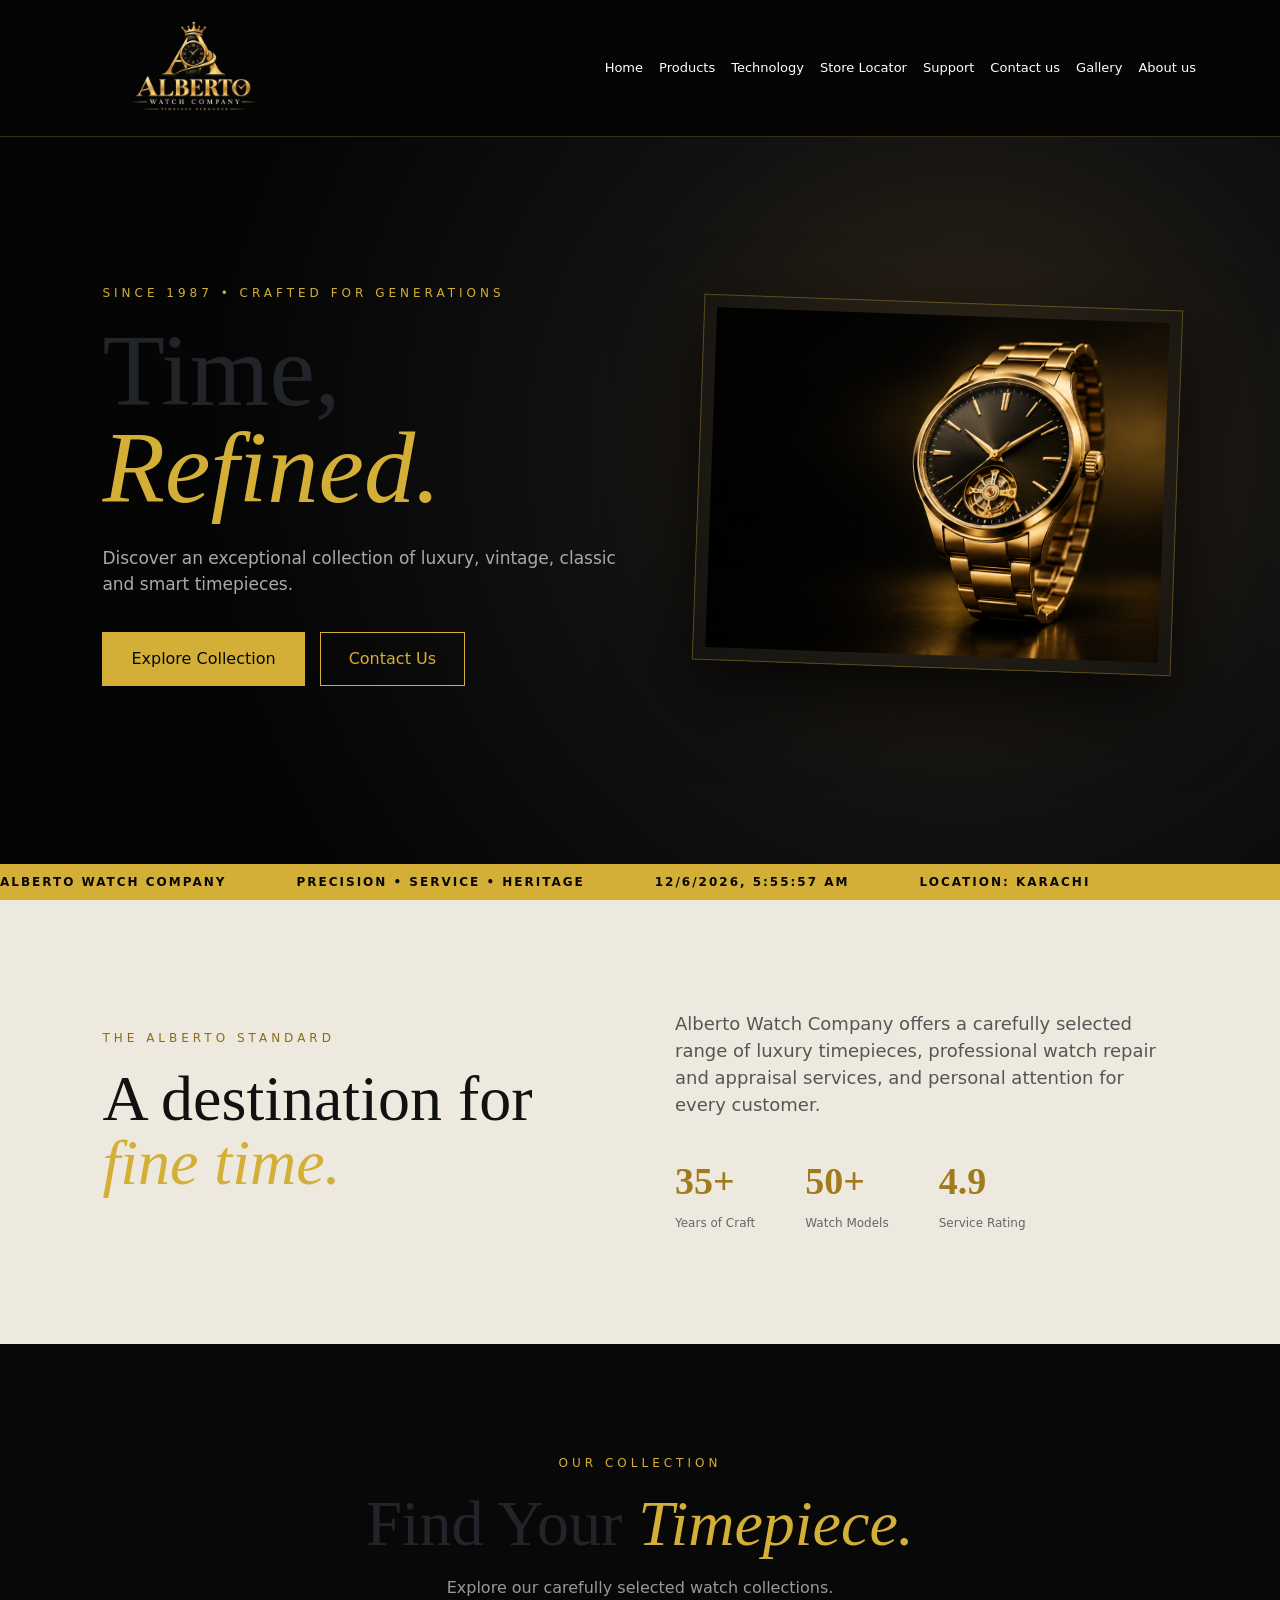
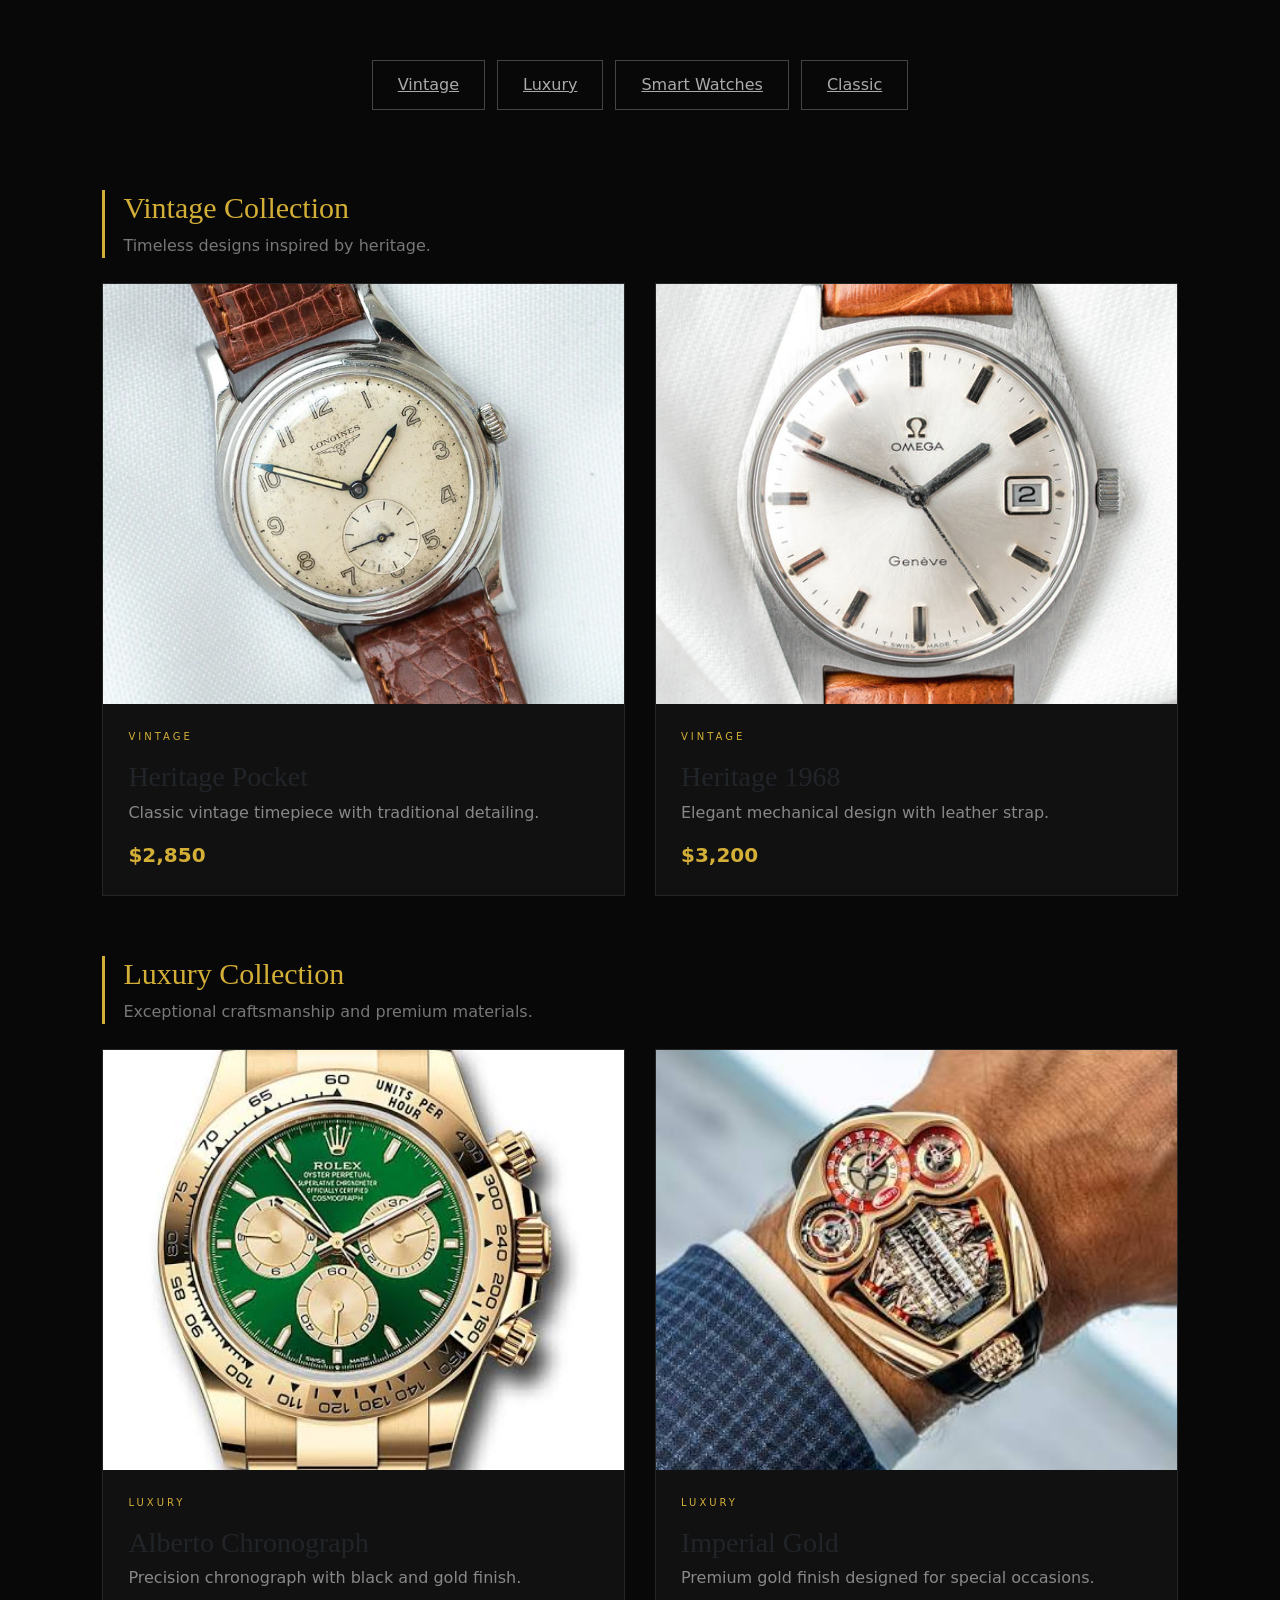
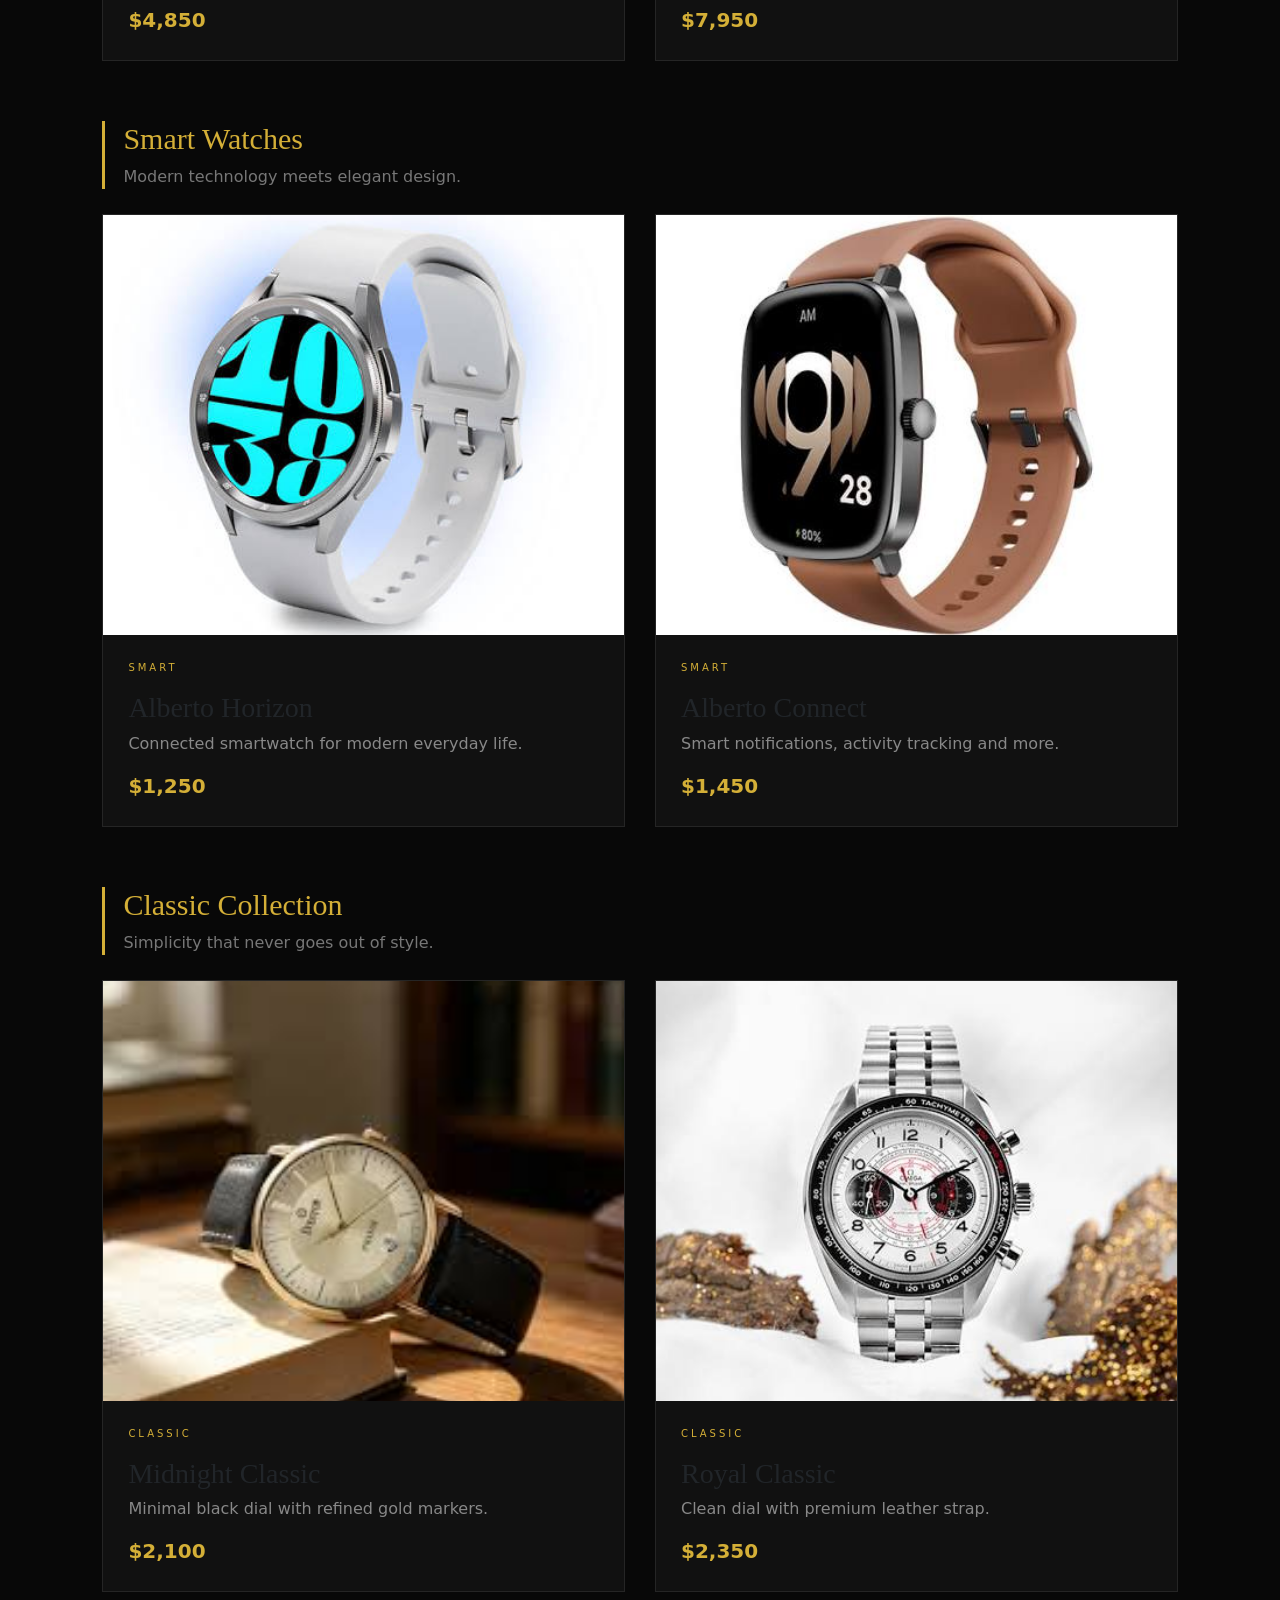
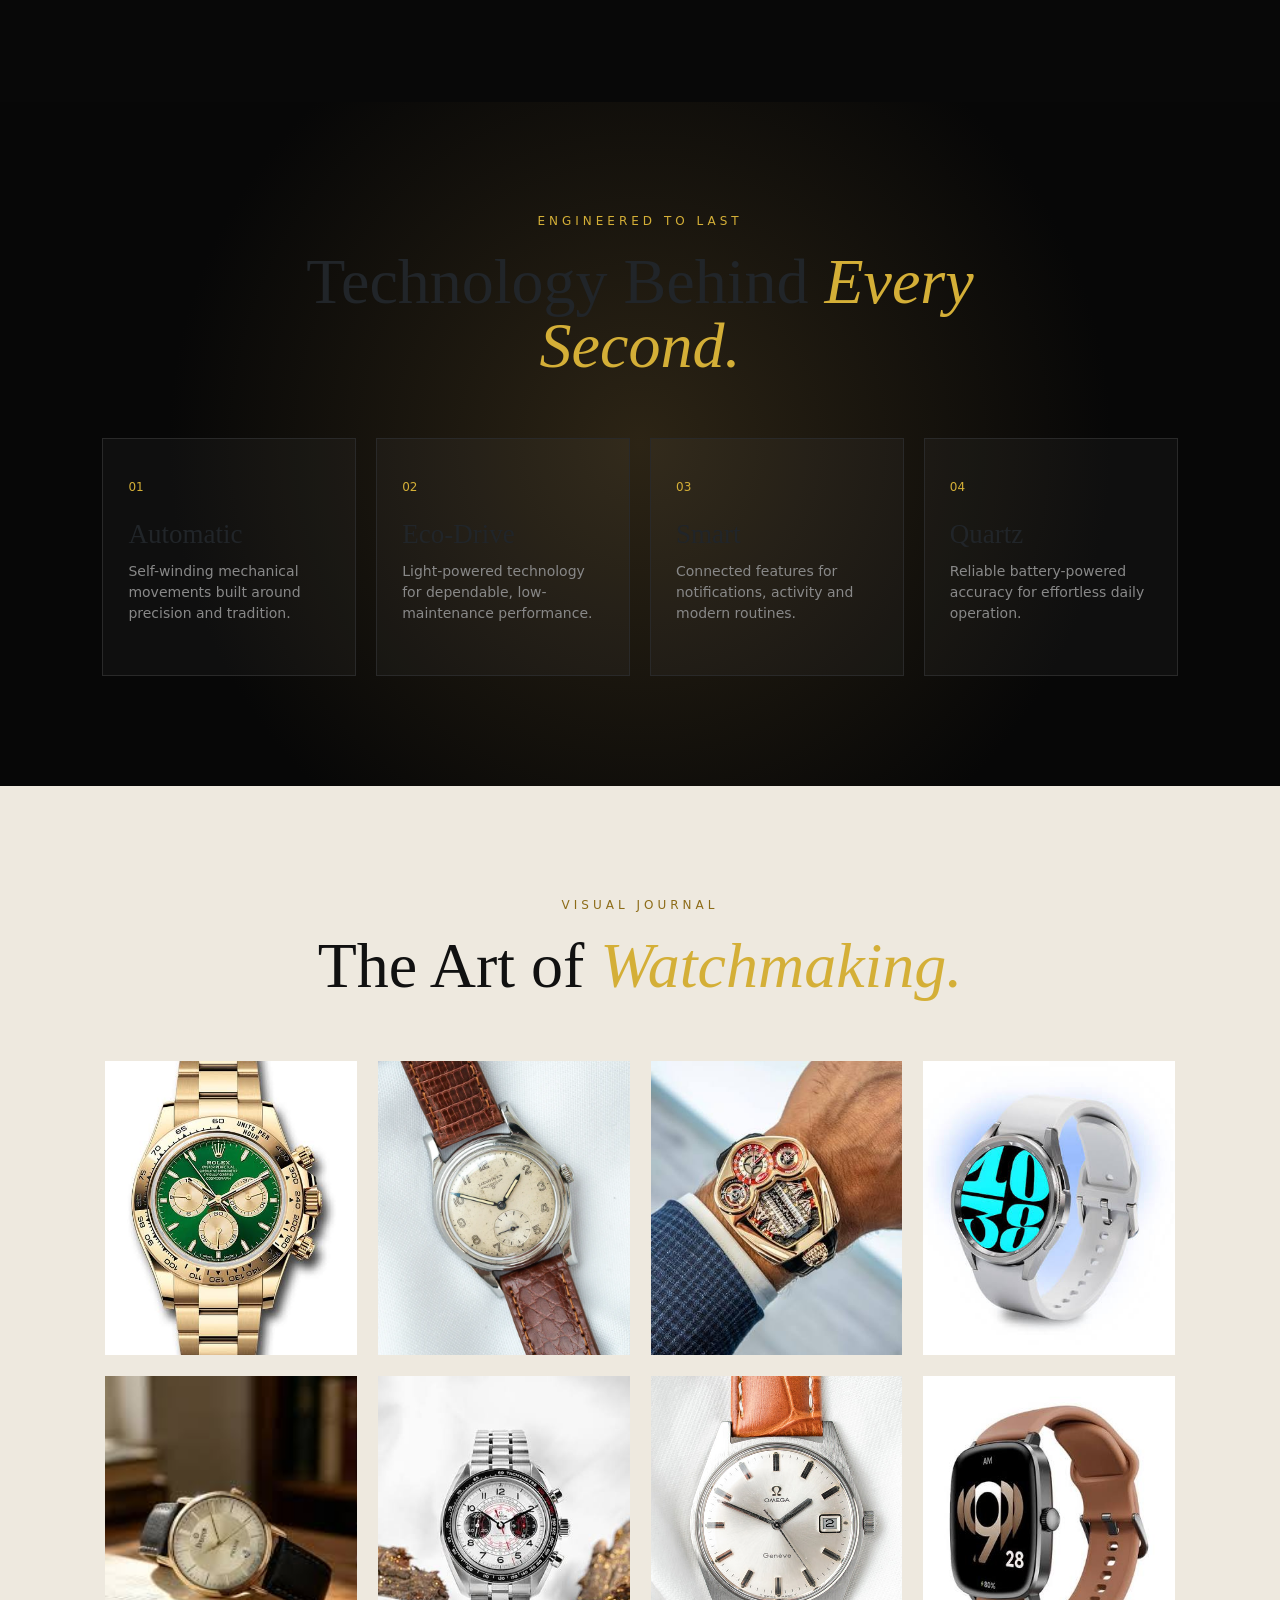
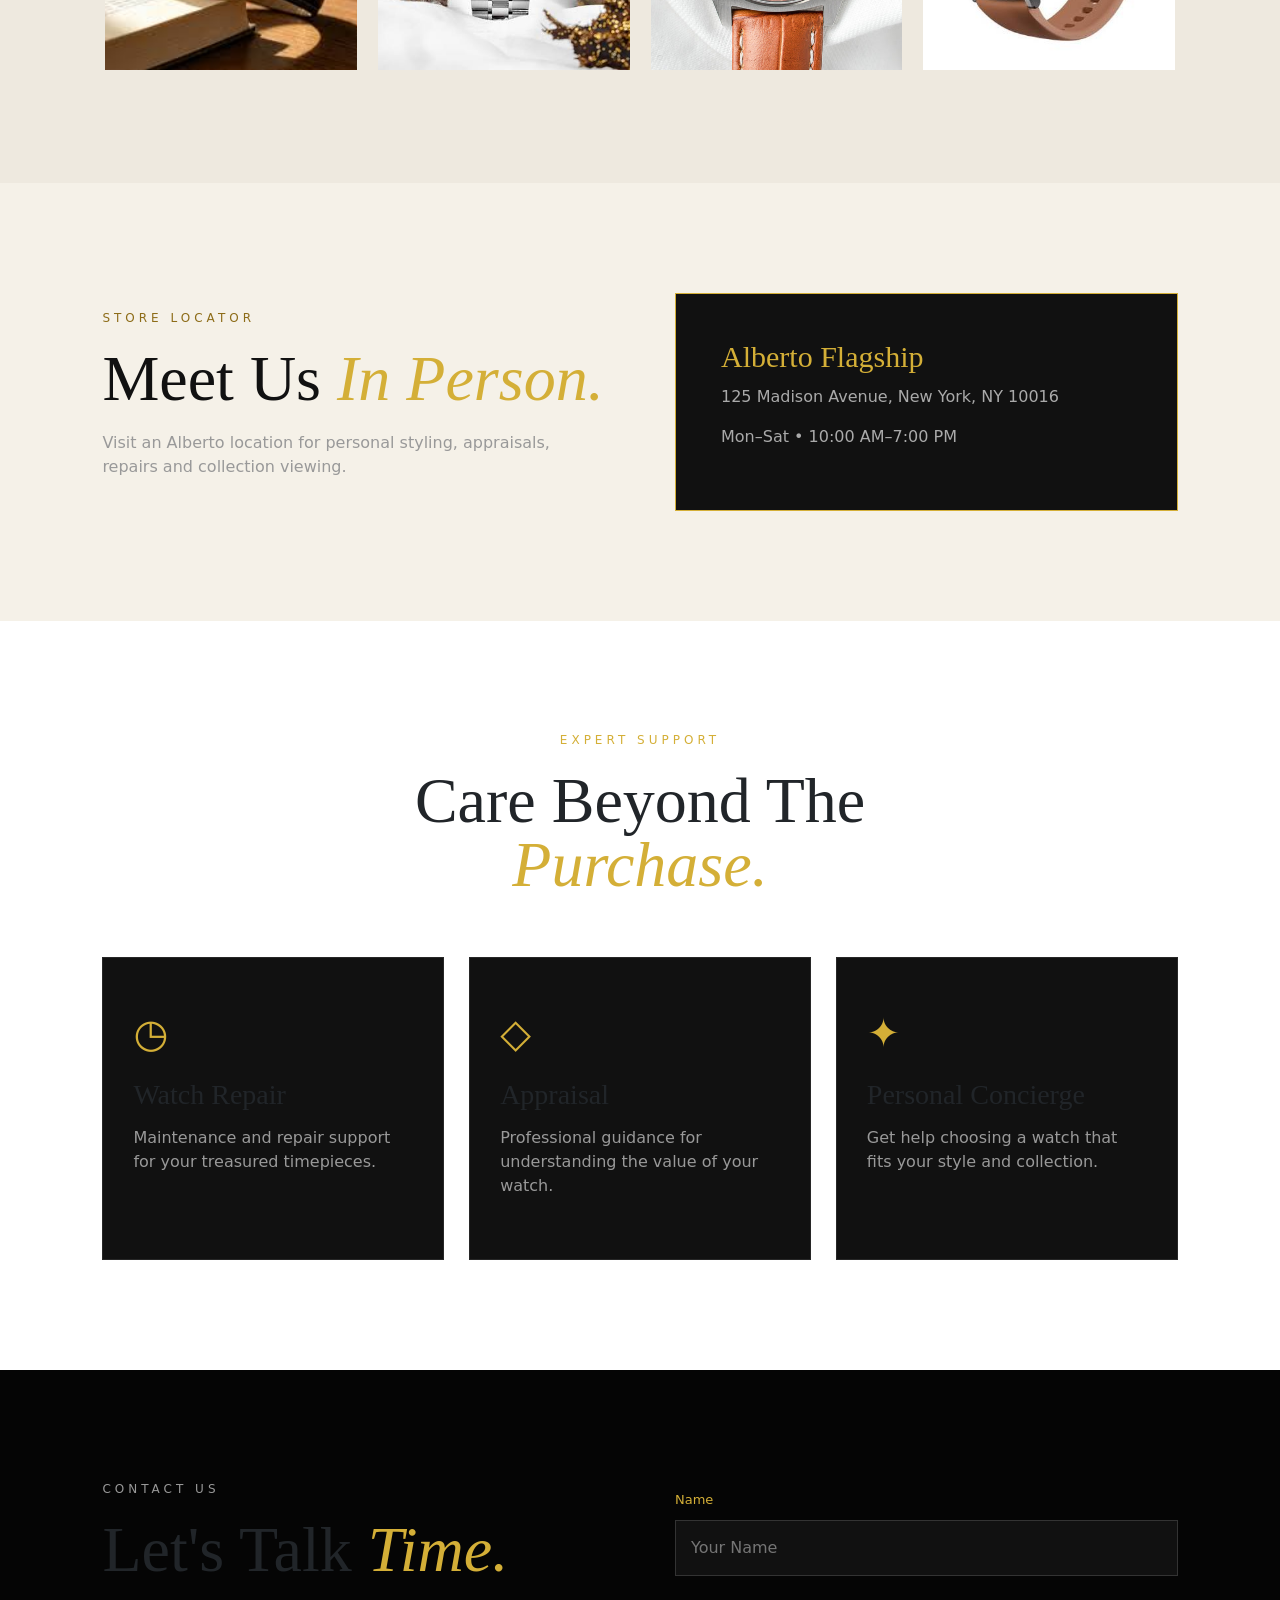
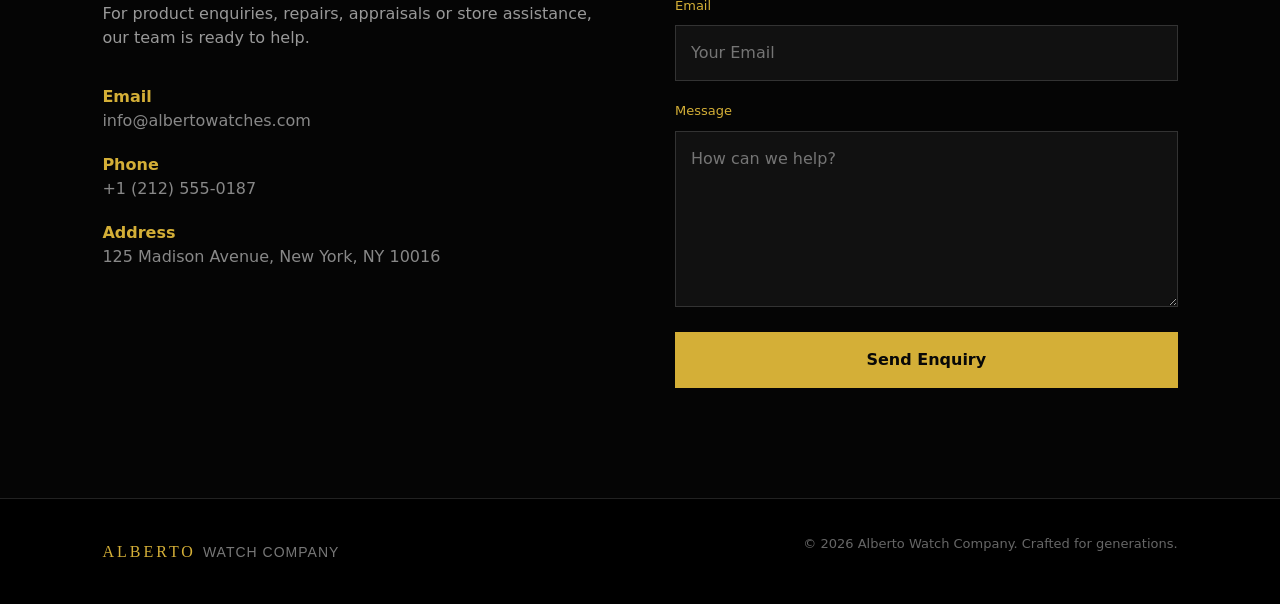
==== commit 2128b414: "documentation will be deleted" ====
--- a/index.html
+++ b/index.html
@@ -10,7 +10,6 @@
     <link rel="stylesheet" href="style.css">
   
 <link href="https://cdn.jsdelivr.net/npm/bootstrap@5.3.3/dist/css/bootstrap.min.css" rel="stylesheet">
-<script src="https://cdn.jsdelivr.net/npm/bootstrap@5.3.8/dist/js/bootstrap.bundle.min.js"></script>
 
 <link rel="stylesheet" href="https://cdnjs.cloudflare.com/ajax/libs/font-awesome/6.5.2/css/all.min.css">
 <script src="https://cdn.jsdelivr.net/npm/bootstrap@5.0.2/dist/js/bootstrap.bundle.min.js" integrity="sha384-MrcW6ZMFYlzcLA8Nl+NtUVF0sA7MsXsP1UyJoMp4YLEuNSfAP+JcXn/tWtIaxVXM" crossorigin="anonymous"></script>
@@ -35,8 +34,8 @@
         </div>
     </div>
 
-   <nav class="navbar navbar-expand-lg" style="background-color: #050505; display: flex; justify-content: space-between; height: 60px;">
-  <div class="container-fluid" >
+   <nav class="navbar navbar-expand-lg" style="background-color: #050505; display: flex; justify-content: space-between;">
+  <div class="container-fluid">
     <a class="navbar-brand text-white" href="index.html"></a>
 
     <!-- Toggle Button -->
@@ -103,7 +102,7 @@
     </div>
 
     <div class="hero-watch">
-        <img src="images/hero.jpg" alt="Luxury Alberto Watch">
+        <img src="images/hero.png" alt="Luxury Alberto Watch">
     </div>
 
 </section>
@@ -183,7 +182,7 @@
 
     <!-- CATEGORY BUTTONS -->
 
-    <div class="categories" style="text-decoration: none;">
+    <div class="categories">
 
         <a href="#vintage">Vintage</a>
         <a href="#luxury">Luxury</a>
@@ -193,180 +192,116 @@
     </div>
 
 
-    
-
-  <div id="carouselExampleSlidesOnly"
-     class="carousel slide"
-     data-bs-ride="carousel">
-
-    <div class="carousel-inner">
-
-        <!-- ================= VINTAGE SLIDE ================= -->
-        <div class="carousel-item active">
-
-            <div class="category-title" id="vintage">
-                <h3>Vintage Collection</h3>
-                <p>
-                    Sophisticated, classic tone that highlights heritage,
-                    timelessness, and craftsmanship.
-                </p>
-            </div>
-
-            <div class="product-grid">
-
-                <!-- Vintage 1 -->
-                <article class="product-card">
-                    <div class="product-image">
-                        <img src="images/vintage-1.jpg"
-                             alt="Vintage Watch 1">
-                    </div>
-
-                    <div class="product-info">
-                        <p class="product-category">VINTAGE COLLECTION</p>
-                        <h3>Classic Gold Dial Vintage Leather Watch</h3>
-                        <p>
-                            An elegant classic tone that highlights heritage, timelessness, and premium craftsmanship.
-                        </p>
-                        <strong>$4,850</strong>
-                    </div>
-                </article>
-
-                <!-- Vintage 2 -->
-                <article class="product-card">
-                    <div class="product-image">
-                        <img src="images/vintage-2.jpg"
-                             alt="Vintage Watch 2">
-                    </div>
-
-                    <div class="product-info">
-                        <p class="product-category">VINTAGE COLLECTION</p>
-                        <h3>Casio Vintage Square Dial leather Strap </h3>
-                        <p>
-                            Sophisticated, classic tone that highlights
-                            heritage, timelessness, and craftsmanship.
-                        </p>
-                        <strong>$4,850</strong>
-                    </div>
-                </article>
-
-                <!-- Vintage 3 -->
-                <article class="product-card">
-                    <div class="product-image">
-                        <img src="images/vintage-3.jpg"
-                             alt="Vintage Watch 3">
-                    </div>
-
-                    <div class="product-info">
-                        <p class="product-category">VINTAGE COLLECTION</p>
-                        <h3>Premium Vintage Stainless Steel Chrono Watch</h3>
-                        <p>
-                            Sophisticated, classic tone that highlights
-                            heritage, timelessness, and craftsmanship.
-                        </p>
-                        <strong>$4,850</strong>
-                    </div>
-                </article>
-
-            </div>
-        </div>
-
-
-        <!-- ================= LUXURY SLIDE ================= -->
-        <div class="carousel-item">
-
-            <div class="category-title" id="luxury">
-                <h3>Luxury Collection</h3>
-                <p>
-                    Exceptional craftsmanship and premium materials.
-                </p>
-            </div>
-
-            <div class="product-grid">
-
-                <!-- Luxury 1 -->
-                <article class="product-card">
-                    <div class="product-image">
-                        <img src="images/luxury-1.jpg"
-                             alt="Luxury Chronograph Watch">
-                    </div>
-
-                    <div class="product-info">
-                        <p class="product-category">LUXURY COLLECTION</p>
-                        <h3>Alberto Chronograph Emerald Green Dial Stainless Steel Watch</h3>
-                        <p>
-                            Precision chronograph with black and gold finish.
-                        </p>
-                        <strong>$4,850</strong>
-                    </div>
-                </article>
-
-
-                <!-- Luxury 2 -->
-                <article class="product-card">
-                    <div class="product-image">
-                        <img src="images/luxury-2.jpg"
-                             alt="Luxury Gold Watch">
-                    </div>
-
-                    <div class="product-info">
-                        <p class="product-category">LUXURY COLLECTION</p>
-                        <h3>Imperial Gold</h3>
-                        <p>
-                            Premium gold finish designed for special occasions.
-                        </p>
-                        <strong>$7,950</strong>
-                    </div>
-                </article>
-
-
-                <!-- Luxury 3 -->
-                <article class="product-card">
-                    <div class="product-image">
-                        <img src="images/luxury-3.jpg"
-                             alt="Luxury Gold Watch">
-                    </div>
-
-                    <div class="product-info">
-                        <p class="product-category">LUXURY COLLECTION</p>
-                        <h3>Imperial Gold Blue Sunray Dial Luxury Watch</h3>
-                        <p>
-                            Premium gold finish designed for special occasions.
-                        </p>
-                        <strong>$7,950</strong>
-                    </div>
-                </article>
-
-            </div>
-        </div>
-
-
-        <!-- ================= SMART WATCHES SLIDE ================= -->
-        <div class="carousel-item">
-
-            <div class="category-title" id="smart">
-                <h3>Smart Watches</h3>
-                <p>
-                    Modern technology combined with everyday style.
-                </p>
-            </div>
-
-            <div class="product-grid">
-
-                <!-- Smart watches yahan add karo -->
-                 <article class="product-card">
+    <!-- VINTAGE -->
+
+    <div class="category-title" id="vintage">
+        <h3>Vintage Collection</h3>
+        <p>Timeless designs inspired by heritage.</p>
+    </div>
+
+    <div class="product-grid">
+
+        <article class="product-card">
+
+            <div class="product-image">
+                <img src="images/vintage-1.webp" alt="Vintage Watch">
+            </div>
+
+            <div class="product-info">
+                <p class="product-category">VINTAGE</p>
+                <h3>Heritage Pocket</h3>
+                <p>Classic vintage timepiece with traditional detailing.</p>
+                <strong>$2,850</strong>
+            </div>
+
+        </article>
+
+
+        <article class="product-card">
+
+            <div class="product-image">
+                <img src="images/vintage-2.jpg" alt="Vintage Wrist Watch">
+            </div>
+
+            <div class="product-info">
+                <p class="product-category">VINTAGE</p>
+                <h3>Heritage 1968</h3>
+                <p>Elegant mechanical design with leather strap.</p>
+                <strong>$3,200</strong>
+            </div>
+
+        </article>
+
+    </div>
+
+
+    <!-- LUXURY -->
+
+    <div class="category-title" id="luxury">
+        <h3>Luxury Collection</h3>
+        <p>Exceptional craftsmanship and premium materials.</p>
+    </div>
+
+    <div class="product-grid">
+
+        <article class="product-card">
+
+            <div class="product-image">
+                <img src="images/luxury-1.jpg" alt="Luxury Chronograph Watch">
+            </div>
+
+            <div class="product-info">
+                <p class="product-category">LUXURY</p>
+                <h3>Alberto Chronograph</h3>
+                <p>Precision chronograph with black and gold finish.</p>
+                <strong>$4,850</strong>
+            </div>
+
+        </article>
+
+
+        <article class="product-card">
+
+            <div class="product-image">
+                <img src="images/luxury-2.jpg" alt="Luxury Gold Watch">
+            </div>
+
+            <div class="product-info">
+                <p class="product-category">LUXURY</p>
+                <h3>Imperial Gold</h3>
+                <p>Premium gold finish designed for special occasions.</p>
+                <strong>$7,950</strong>
+            </div>
+
+        </article>
+
+    </div>
+
+
+    <!-- SMART -->
+
+    <div class="category-title" id="smart">
+        <h3>Smart Watches</h3>
+        <p>Modern technology meets elegant design.</p>
+    </div>
+
+    <div class="product-grid">
+
+        <article class="product-card">
 
             <div class="product-image">
                 <img src="images/smart-1.jpg" alt="Smart Watch">
             </div>
 
             <div class="product-info">
-                <p class="product-category">SMART COLLECTION</p>
-                <h3>Apple Watch Series 7</h3>
-                <p>Apple watch series 7 combined with everyday style</p>
-                <strong>$250</strong>
-            </div>
-
-        </article>
+                <p class="product-category">SMART</p>
+                <h3>Alberto Horizon</h3>
+                <p>Connected smartwatch for modern everyday life.</p>
+                <strong>$1,250</strong>
+            </div>
+
+        </article>
+
 
         <article class="product-card">
 
@@ -375,110 +310,60 @@
             </div>
 
             <div class="product-info">
-                <p class="product-category">SMART COLLECTION</p>
-                <h3>Smart Connect Active </h3>
+                <p class="product-category">SMART</p>
+                <h3>Alberto Connect</h3>
                 <p>Smart notifications, activity tracking and more.</p>
                 <strong>$1,450</strong>
             </div>
 
         </article>
-        
-        <article class="product-card">
-
-            <div class="product-image">
-                <img src="images/smart-3.jpg" alt="Smart Watch">
-            </div>
-
-            <div class="product-info">
-                <p class="product-category">SMART COLLECTION</p>
-                <h3>Louios Vuition Luxury Smart Watch</h3>
-                <p>Luxurious Smart Watch.</p>
-                <strong>$1,450</strong>
-            </div>
-
-        </article>
-
-            </div>
-        </div>
-
-
-        <!-- ================= CLASSIC SLIDE ================= -->
-        <div class="carousel-item">
-
-            <div class="category-title" id="classic">
-                <h3>Classic Collection</h3>
-                <p>
-                    Timeless designs created for elegant occasions.
-                </p>
-            </div>
-
-            <div class="product-grid">
-
-                <!-- Classic watches yahan add karo -->
-
- <article class="product-card">
+
+    </div>
+
+
+    <!-- CLASSIC -->
+
+    <div class="category-title" id="classic">
+        <h3>Classic Collection</h3>
+        <p>Simplicity that never goes out of style.</p>
+    </div>
+
+    <div class="product-grid">
+
+        <article class="product-card">
 
             <div class="product-image">
                 <img src="images/classic-1.jpg" alt="Classic Black Watch">
             </div>
 
             <div class="product-info">
-                <p class="product-category">CLASSIC COLLECTION</p>
-                <h3>Royal Classic Blue Dial Leather Strap Watch</h3>
-                <p>Clean dial with premium leather strap.</p>
+                <p class="product-category">CLASSIC</p>
+                <h3>Midnight Classic</h3>
+                <p>Minimal black dial with refined gold markers.</p>
                 <strong>$2,100</strong>
             </div>
 
         </article>
- <article class="product-card">
+
+
+        <article class="product-card">
 
             <div class="product-image">
                 <img src="images/classic-2.jpg" alt="Classic Brown Watch">
             </div>
 
             <div class="product-info">
-                <p class="product-category">CLASSIC COLLECTION</p>
-                <h3>Royal Classic Chonograph Stainless Steel Watch</h3>
+                <p class="product-category">CLASSIC</p>
+                <h3>Royal Classic</h3>
                 <p>Clean dial with premium leather strap.</p>
                 <strong>$2,350</strong>
             </div>
 
         </article>
-         <article class="product-card">
-
-            <div class="product-image">
-                <img src="images/classic-3.jpg" alt="Classic Brown Watch">
-            </div>
-
-            <div class="product-info">
-                <p class="product-category">CLASSIC cOLLECTION</p>
-                <h3>Royal Classic Silver Dial Watch</h3>
-                <p>Clean dial with refined detail.</p>
-                <strong>$2,350</strong>
-            </div>
-
-        </article>
-
-            </div>
-        </div>
-
-    </div>
-</div>
-
-
-   
-
-    
-    
-
-
-      
-
-
-    
-
-
-    
+
+    </div>
+
+</section>
 
 
 <!-- ================= TECHNOLOGY ================= -->
@@ -541,34 +426,58 @@
 
 
 <!-- ================= GALLERY ================= -->
-<div id="gallery">
-<section class="gl-05" aria-label="Justified aspect-ratio gallery">
-  <div class="gl-05__gallery">
-    <div class="gl-05__row">
-      <figure class="gl-05__item" style="--r:1.5"><img src="images/classic-1.jpg"alt="Wide sandy beach" loading="lazy" decoding="async"></figure>
-      <figure class="gl-05__item" style="--r:0.75"><img src="images/classic-2.jpg" alt="Coastal lighthouse" loading="lazy" decoding="async"></figure>
-      <figure class="gl-05__item" style="--r:1.33"><img src="images/luxury-1.jpg"alt="Wooden pier over water" loading="lazy" decoding="async"></figure>
-    </div>
-    <div class="gl-05__row">
-      <figure class="gl-05__item" style="--r:1.78"><img src="images/luxury-2.jpg" alt="Green valley panorama" loading="lazy" decoding="async"></figure>
-      <figure class="gl-05__item" style="--r:1"><img src="images/vintage-1.jpg" alt="Close-up of a wildflower" loading="lazy" decoding="async"></figure>
-      <figure class="gl-05__item" style="--r:1.4"><img src="images/hero.jpg" alt="River through a forest" loading="lazy" decoding="async"></figure>
-    </div>
-    <div class="gl-05__row">
-      <figure class="gl-05__item" style="--r:0.8"><img src="images/vintage-2.jpg" alt="Tall narrow waterfall" loading="lazy" decoding="async"></figure>
-      <figure class="gl-05__item" style="--r:1.6"><img src="images/smart-2.jpg" alt="Sunlit sand dunes" loading="lazy" decoding="async"></figure>
-      <figure class="gl-05__item" style="--r:1.2"><img src="images/smart-1.jpg" alt="Alpine meadow in bloom" loading="lazy" decoding="async"></figure>
-    </div>
-  </div>
-</section>
-
-<!-- Attribution — feel free to remove if you adapt this demo. -->
-<a href="https://codefronts.com/snippets/css-image-gallery/css-aspect-ratio-justified-gallery/?utm_source=codepen&utm_medium=ribbon&utm_campaign=css-aspect-ratio-justified-gallery" target="_blank" rel="noopener" style="position:fixed;bottom:10px;right:12px;z-index:99999;font:600 11px/1 -apple-system,BlinkMacSystemFont,Segoe UI,Roboto,sans-serif;color:#a78bfa;background:rgba(15,15,25,0.78);padding:6px 10px;border-radius:999px;text-decoration:none;border:1px solid rgba(167,139,250,0.32);backdrop-filter:blur(6px);letter-spacing:0.02em;">✦ View original on CodeFronts</a>
-</div>
-
-
-
-   
+
+<section class="gallery section" id="gallery">
+
+    <div class="section-heading">
+
+        <p class="small-title">VISUAL JOURNAL</p>
+
+        <h2>
+            The Art of
+            <span>Watchmaking.</span>
+        </h2>
+
+    </div>
+
+
+    <div class="gallery-grid">
+
+        <div class="gallery-item">
+            <img src="images/luxury-1.jpg" alt="Luxury Watch">
+        </div>
+
+        <div class="gallery-item">
+            <img src="images/vintage-1.webp" alt="Vintage Watch">
+        </div>
+
+        <div class="gallery-item">
+            <img src="images/luxury-2.jpg" alt="Gold Luxury Watch">
+        </div>
+
+        <div class="gallery-item">
+            <img src="images/smart-1.jpg" alt="Smart Watch">
+        </div>
+
+        <div class="gallery-item">
+            <img src="images/classic-1.jpg" alt="Classic Watch">
+        </div>
+
+        <div class="gallery-item">
+            <img src="images/classic-2.jpg" alt="Classic Watch">
+        </div>
+
+        <div class="gallery-item">
+            <img src="images/vintage-2.jpg" alt="Vintage Watch">
+        </div>
+
+        <div class="gallery-item">
+            <img src="images/smart-2.jpg" alt="Smart Watch">
+        </div>
+
+    </div>
+
+</section>
 
 
 <!-- ================= STORE ================= -->
@@ -781,308 +690,7 @@
 }
 
 updateTime();
-const cards = [...document.querySelectorAll(".card")];
-
-const nextButton =
-  document.querySelector(".arrow-next");
-
-const prevButton =
-  document.querySelector(".arrow-prev");
-
-const current =
-  document.querySelector("#current");
-
-const destination =
-  document.querySelector("#destination");
-
-const country =
-  document.querySelector("#country");
-
-const progress =
-  document.querySelector(".progress-fill");
-
-const background =
-  document.querySelector(".bg-image");
-
-
-let index = 0;
-let locked = false;
-
-
-/* -------------------------
-   UPDATE
-------------------------- */
-
-function update(direction = 1) {
-
-  if (locked) return;
-
-  locked = true;
-
-  const total = cards.length;
-
-  index =
-    (index + direction + total) %
-    total;
-
-
-  cards.forEach((card, i) => {
-
-    card.classList.remove(
-      "active",
-      "previous",
-      "next"
-    );
-
-    const difference =
-      (i - index + total) %
-      total;
-
-
-    if (difference === 0) {
-
-      card.classList.add(
-        "active"
-      );
-
-    }
-
-    else if (difference === total - 1) {
-
-      card.classList.add(
-        "previous"
-      );
-
-    }
-
-    else if (difference === 1) {
-
-      card.classList.add(
-        "next"
-      );
-
-    }
-
-  });
-
-
-  const active =
-    cards[index];
-
-
-  current.textContent =
-    String(index + 1)
-      .padStart(2, "0");
-
-
-  destination.textContent =
-    active.dataset.title
-      .toUpperCase();
-
-
-  country.textContent =
-    active.dataset.location
-      .toUpperCase();
-
-
-  background.style.backgroundImage =
-    `url("${active.dataset.image}")`;
-
-
-  progress.style.width =
-    `${((index + 1) / total) * 100}%`;
-
-
-  setTimeout(() => {
-    locked = false;
-  }, 700);
-}
-
-
-/* -------------------------
-   BUTTONS
-------------------------- */
-
-nextButton.addEventListener(
-  "click",
-  () => update(1)
-);
-
-prevButton.addEventListener(
-  "click",
-  () => update(-1)
-);
-
-
-/* -------------------------
-   KEYBOARD
-------------------------- */
-
-window.addEventListener(
-  "keydown",
-  e => {
-
-    if (e.key === "ArrowRight") {
-      update(1);
-    }
-
-    if (e.key === "ArrowLeft") {
-      update(-1);
-    }
-
-  }
-);
-
-
-/* -------------------------
-   TOUCH / SWIPE
-------------------------- */
-
-let startX = 0;
-
-window.addEventListener(
-  "touchstart",
-  e => {
-    startX = e.touches[0].clientX;
-  },
-  { passive: true }
-);
-
-window.addEventListener(
-  "touchend",
-  e => {
-
-    const endX =
-      e.changedTouches[0].clientX;
-
-    const distance =
-      endX - startX;
-
-
-    if (Math.abs(distance) < 50)
-      return;
-
-
-    if (distance < 0)
-      update(1);
-    else
-      update(-1);
-
-  },
-  { passive: true }
-);
-
-
-/* -------------------------
-   DRAG
-------------------------- */
-
-let dragging = false;
-let dragStart = 0;
-
-const carousel =
-  document.querySelector(".cards");
-
-carousel.addEventListener(
-  "pointerdown",
-  e => {
-
-    dragging = true;
-    dragStart = e.clientX;
-
-    carousel.setPointerCapture(
-      e.pointerId
-    );
-  }
-);
-
-carousel.addEventListener(
-  "pointerup",
-  e => {
-
-    if (!dragging) return;
-
-    dragging = false;
-
-    const distance =
-      e.clientX - dragStart;
-
-
-    if (Math.abs(distance) > 60) {
-
-      if (distance < 0)
-        update(1);
-      else
-        update(-1);
-
-    }
-
-  }
-);
-
-
-/* -------------------------
-   MAGNETIC CARD TILT
-------------------------- */
-
-cards.forEach(card => {
-
-  card.addEventListener(
-    "pointermove",
-    e => {
-
-      if (!card.classList.contains("active"))
-        return;
-
-
-      const rect =
-        card.getBoundingClientRect();
-
-      const x =
-        (e.clientX - rect.left) /
-        rect.width -
-        .5;
-
-      const y =
-        (e.clientY - rect.top) /
-        rect.height -
-        .5;
-
-
-      card.style.transform =
-        `
-        translateX(0)
-        scale(1.015)
-        rotateY(${x * 7}deg)
-        rotateX(${-y * 7}deg)
-        `;
-    }
-  );
-
-
-  card.addEventListener(
-    "pointerleave",
-    () => {
-
-      if (
-        card.classList.contains("active")
-      ) {
-
-        card.style.transform =
-          "";
-      }
-
-    }
-  );
-
-});
-
-
-/* -------------------------
-   INITIALISE
-------------------------- */
-
-update(0);
+
 
 
 </script>
--- a/style.css
+++ b/style.css
@@ -311,38 +311,13 @@
 .category-title p {
     color: #777;
 }
-.category-section {
-    width: 100%;
-    margin-bottom: 50px;
-}
-
-.category-title {
-    margin: 60px 0 25px;
-    border-left: 3px solid #d4af37;
-    padding-left: 18px;
-}
-
-.category-title h3 {
-    margin: 0 0 15px;
-    font-family: Georgia, serif;
-    color: #d4af37;
-    font-size: 30px;
-}
-
-
-
-
-
-
-
-
 
 .product-grid {
-    max-width: 900px;
+    max-width: 1200px;
     margin: auto;
 
     display: grid;
-    grid-template-columns: repeat(3, 1fr);
+    grid-template-columns: repeat(2, 1fr);
     gap: 30px;
 }
 
@@ -350,7 +325,7 @@
     background: #111;
     border: 1px solid #252525;
     transition: 0.4s;
-    
+    overflow: hidden;
 }
 
 .product-card:hover {
@@ -360,38 +335,10 @@
 }
 
 .product-image {
-    height: 200px;
-}
-.carousel-inner {
-    width: 100%;
-}
-
-.carousel-item {
-    width: 100%;
-}
-
-.product-grid {
-    display: grid;
-    grid-template-columns: repeat(3, 1fr);
-    gap: 25px;
-    width: 100%;
-}
-
-.product-card {
-    width: 100%;
-}
-
-.product-image {
-    width: 100%;
+    height: 420px;
     overflow: hidden;
 }
 
-.product-image img {
-    width: 100%;
-    height: 300px;
-    object-fit: cover;
-    display: block;
-}
 .product-image img {
     width: 100%;
     height: 100%;
@@ -476,70 +423,41 @@
 
 
 
-.gl-05,
-.gl-05 *,
-.gl-05 *::before,
-.gl-05 *::after {
-  box-sizing: border-box;
-  margin: 0;
-  padding: 0;
-}
-.gl-05 ::selection {
-  background: oklch(0.6 0.15 160);
-  color: #fff;
-}
-.gl-05 {
-  font-family: "Segoe UI", system-ui, sans-serif;
-  width: 100%;
-  min-height: 100vh;
-  padding: 40px 20px;
-  background: #fafafa;
-  display: flex;
-  align-items: center;
-  justify-content: center;
-}
-.gl-05__gallery {
-  width: min(920px, 100%);
-  display: flex;
-  flex-direction: column;
-  gap: 8px;
-}
-.gl-05__row {
-  display: flex;
-  gap: 8px;
-}
-.gl-05__item {
-  flex: var(--r) 1 0;
-  aspect-ratio: var(--r);
-  border-radius: 8px;
-  overflow: hidden;
-  background: #e6e8ea;
-}
-.gl-05__item img {
-  display: block;
-  width: 100%;
-  height: 100%;
-  object-fit: cover;
-  transform: scale(1);
-  transition: transform 0.4s;
-}
-.gl-05__item:hover img {
-  transform: scale(1.05);
-}
-@media (max-width: 600px) {
-  .gl-05__row {
-    flex-wrap: wrap;
-  }
-  .gl-05__item {
-    flex: 1 1 40%;
-  }
-}
-@media (prefers-reduced-motion: reduce) {
-  .gl-05__item img {
-    transition: none;
-  }
-}
-
+.gallery {
+    background: #eee9df;
+    color: #111;
+}
+
+.gallery .small-title {
+    color: #8d6c18;
+}
+
+.gallery-grid {
+    max-width: 1200px;
+    margin: auto;
+
+    display: grid;
+    grid-template-columns: repeat(4, 1fr);
+    gap: 15px;
+}
+
+.gallery-item {
+    overflow: hidden;
+    height: 300px;
+    border: 3px solid #eee9df;
+}
+
+.gallery-item img {
+    width: 100%;
+    height: 100%;
+    object-fit: cover;
+
+    transition: 0.5s;
+}
+
+.gallery-item:hover img {
+    transform: scale(1.08);
+}
 
 
 
@@ -894,524 +812,3 @@
     }
 
 }
-@import url('https://fonts.googleapis.com/css2?family=DM+Sans:wght@400;500;600&family=Playfair+Display:ital,wght@0,500;1,500;1,600&display=swap');
-
-:root {
-  --white: #fff;
-  --muted: rgba(255,255,255,.55);
-  --line: rgba(255,255,255,.16);
-}
-
-* {
-  box-sizing: border-box;
-}
-
-html,
-body {
-  margin: 0;
-  width: 100%;
-  height: 100%;
-  /* overflow: hidden; */
-  background: #090909;
-  color: var(--white);
-  font-family: "DM Sans", sans-serif;
-}
-
-button {
-  font: inherit;
-}
-
-.experience {
-  position: relative;
-  width: 100vw;
-  height: 100vh;
-  overflow: hidden;
-  isolation: isolate;
-}
-
-
-/* BACKGROUND */
-
-.background {
-  position: absolute;
-  inset: -5%;
-  z-index: -2;
-  overflow: hidden;
-}
-
-.bg-image {
-  position: absolute;
-  inset: 0;
-  background-image:
-    url("https://images.unsplash.com/photo-1533105079780-92b9be482077?auto=format&fit=crop&w=2200&q=90");
-  background-size: cover;
-  background-position: center;
-  filter: blur(35px);
-  transform: scale(1.1);
-  transition: background-image .8s ease;
-}
-
-.bg-overlay {
-  position: absolute;
-  inset: 0;
-
-  background:
-    radial-gradient(
-      circle at 50% 45%,
-      transparent 0%,
-      rgba(0,0,0,.2) 45%,
-      rgba(0,0,0,.82) 100%
-    ),
-    linear-gradient(
-      180deg,
-      rgba(0,0,0,.55),
-      transparent 35%,
-      rgba(0,0,0,.75)
-    );
-
-  backdrop-filter: blur(3px);
-}
-
-
-/* TOP */
-
-.topbar {
-  position: absolute;
-  top: 0;
-  left: 0;
-  width: 100%;
-
-  padding:
-    34px
-    clamp(25px,6vw,90px);
-
-  display: flex;
-  justify-content: space-between;
-  align-items: center;
-
-  z-index: 10;
-}
-
-.brand {
-  font-size: 12px;
-  font-weight: 600;
-  letter-spacing: .35em;
-}
-
-.brand-dot {
-  display: inline-block;
-  width: 6px;
-  height: 6px;
-  margin-right: 10px;
-
-  border-radius: 50%;
-  background: white;
-
-  box-shadow:
-    0 0 12px rgba(255,255,255,.8);
-}
-
-.counter {
-  display: flex;
-  align-items: center;
-  gap: 13px;
-
-  font-size: 10px;
-  letter-spacing: .15em;
-}
-
-.counter i {
-  width: 30px;
-  height: 1px;
-  background: var(--line);
-}
-
-
-/* CAROUSEL */
-
-.carousel {
-  position: absolute;
-  inset: 0;
-
-  display: flex;
-  align-items: center;
-  justify-content: center;
-}
-
-.cards {
-  position: relative;
-
-  width: min(72vw, 650px);
-  height: min(72vh, 720px);
-
-  perspective: 1600px;
-}
-
-
-/* CARD */
-
-.card {
-  position: absolute;
-  inset: 0;
-
-  /* overflow: hidden; */
-
-  border-radius: 26px;
-
-  opacity: 0;
-  transform:
-    translateX(100%)
-    scale(.72)
-    rotateY(-25deg);
-
-  transition:
-    transform .9s cubic-bezier(.16,1,.3,1),
-    opacity .7s ease,
-    filter .7s ease;
-
-  filter: brightness(.55) saturate(.65);
-
-  box-shadow:
-    0 50px 120px rgba(0,0,0,.45);
-}
-
-.card::after {
-  content: "";
-
-  position: absolute;
-  inset: 0;
-
-  border: 1px solid rgba(255,255,255,.16);
-
-  border-radius: inherit;
-
-  pointer-events: none;
-}
-
-.card img {
-  width: 100%;
-  height: 100%;
-
-  object-fit: cover;
-
-  transform: scale(1.08);
-
-  transition:
-    transform 1.2s cubic-bezier(.16,1,.3,1);
-}
-
-.card-gradient {
-  position: absolute;
-  inset: 0;
-
-  background:
-    linear-gradient(
-      180deg,
-      transparent 30%,
-      rgba(0,0,0,.15) 45%,
-      rgba(0,0,0,.85) 100%
-    );
-}
-
-.card-glow {
-  position: absolute;
-  width: 50%;
-  aspect-ratio: 1;
-
-  right: -20%;
-  top: -10%;
-
-  background: rgba(255,255,255,.2);
-
-  filter: blur(80px);
-
-  opacity: 0;
-
-  transition: opacity .8s;
-}
-
-
-/* ACTIVE */
-
-.card.active {
-  opacity: 1;
-
-  transform:
-    translateX(0)
-    scale(1)
-    rotateY(0deg);
-
-  filter:
-    brightness(.95)
-    saturate(1);
-  
-  z-index: 3;
-}
-
-.card.active img {
-  transform: scale(1);
-}
-
-.card.active .card-glow {
-  opacity: .3;
-}
-
-
-/* PREVIOUS */
-
-.card.previous {
-  opacity: .5;
-
-  transform:
-    translateX(-55%)
-    scale(.78)
-    rotateY(22deg);
-
-  filter: brightness(.45);
-
-  z-index: 1;
-}
-
-
-/* NEXT */
-
-.card.next {
-  opacity: .5;
-
-  transform:
-    translateX(55%)
-    scale(.78)
-    rotateY(-22deg);
-
-  filter: brightness(.45);
-
-  z-index: 1;
-}
-
-
-/* CARD CONTENT */
-
-.card-content {
-  position: absolute;
-
-  left: 45px;
-  right: 45px;
-  bottom: 48px;
-
-  z-index: 4;
-}
-
-.eyebrow {
-  font-size: 9px;
-  letter-spacing: .3em;
-  opacity: .65;
-}
-
-.card h2 {
-  margin: 14px 0 28px;
-
-  font-size:
-    clamp(52px, 7vw, 92px);
-
-  line-height: .82;
-  letter-spacing: -.07em;
-  font-weight: 500;
-}
-
-.card h2 em {
-  font-family: "Playfair Display", serif;
-  font-weight: 500;
-}
-
-.meta {
-  display: flex;
-  gap: 25px;
-
-  font-size: 9px;
-  letter-spacing: .18em;
-
-  opacity: .65;
-}
-
-.meta span + span {
-  position: relative;
-}
-
-.meta span + span::before {
-  content: "";
-
-  position: absolute;
-
-  left: -13px;
-  top: 50%;
-
-  width: 3px;
-  height: 3px;
-
-  border-radius: 50%;
-
-  background: white;
-
-  transform: translateY(-50%);
-}
-
-
-/* ARROWS */
-
-.arrow {
-  position: absolute;
-
-  width: 54px;
-  height: 54px;
-
-  border: 1px solid rgba(255,255,255,.18);
-  border-radius: 50%;
-
-  background: rgba(255,255,255,.04);
-
-  color: white;
-
-  display: grid;
-  place-items: center;
-
-  cursor: pointer;
-
-  z-index: 8;
-
-  backdrop-filter: blur(15px);
-
-  transition:
-    background .3s,
-    transform .3s,
-    border-color .3s;
-}
-
-.arrow:hover {
-  background: rgba(255,255,255,.15);
-  border-color: rgba(255,255,255,.4);
-  transform: scale(1.1);
-}
-
-.arrow span {
-  font-size: 18px;
-}
-
-.arrow-prev {
-  left: 5vw;
-}
-
-.arrow-next {
-  right: 5vw;
-}
-
-
-/* FOOTER */
-
-.bottom {
-  position: absolute;
-
-  left: 6vw;
-  right: 6vw;
-  bottom: 35px;
-
-  z-index: 10;
-}
-
-.progress {
-  width: 100%;
-  height: 1px;
-
-  background: rgba(255,255,255,.15);
-
-  overflow: hidden;
-}
-
-.progress-fill {
-  width: 20%;
-  height: 100%;
-
-  background: white;
-
-  transition:
-    width .8s cubic-bezier(.16,1,.3,1);
-}
-
-.footer-copy {
-  display: flex;
-  align-items: center;
-
-  gap: 20px;
-
-  margin-top: 17px;
-
-  font-size: 9px;
-  letter-spacing: .2em;
-}
-
-.footer-copy span:first-child {
-  opacity: .4;
-}
-
-.footer-copy strong {
-  font-size: 10px;
-  font-weight: 500;
-}
-
-.footer-copy span:last-child {
-  opacity: .45;
-}
-
-.hint {
-  position: absolute;
-
-  right: 0;
-  bottom: 0;
-
-  font-size: 8px;
-
-  letter-spacing: .18em;
-
-  opacity: .35;
-}
-
-
-/* MOBILE */
-
-@media (max-width: 700px) {
-
-  .cards {
-    width: 76vw;
-    height: 62vh;
-  }
-
-  .card-content {
-    left: 25px;
-    right: 25px;
-    bottom: 30px;
-  }
-
-  .card h2 {
-    font-size: 17vw;
-  }
-
-  .arrow {
-    width: 44px;
-    height: 44px;
-  }
-
-  .arrow-prev {
-    left: 4vw;
-  }
-
-  .arrow-next {
-    right: 4vw;
-  }
-
-  .hint {
-    display: none;
-  }
-
-  .footer-copy {
-    gap: 10px;
-  }
-}
